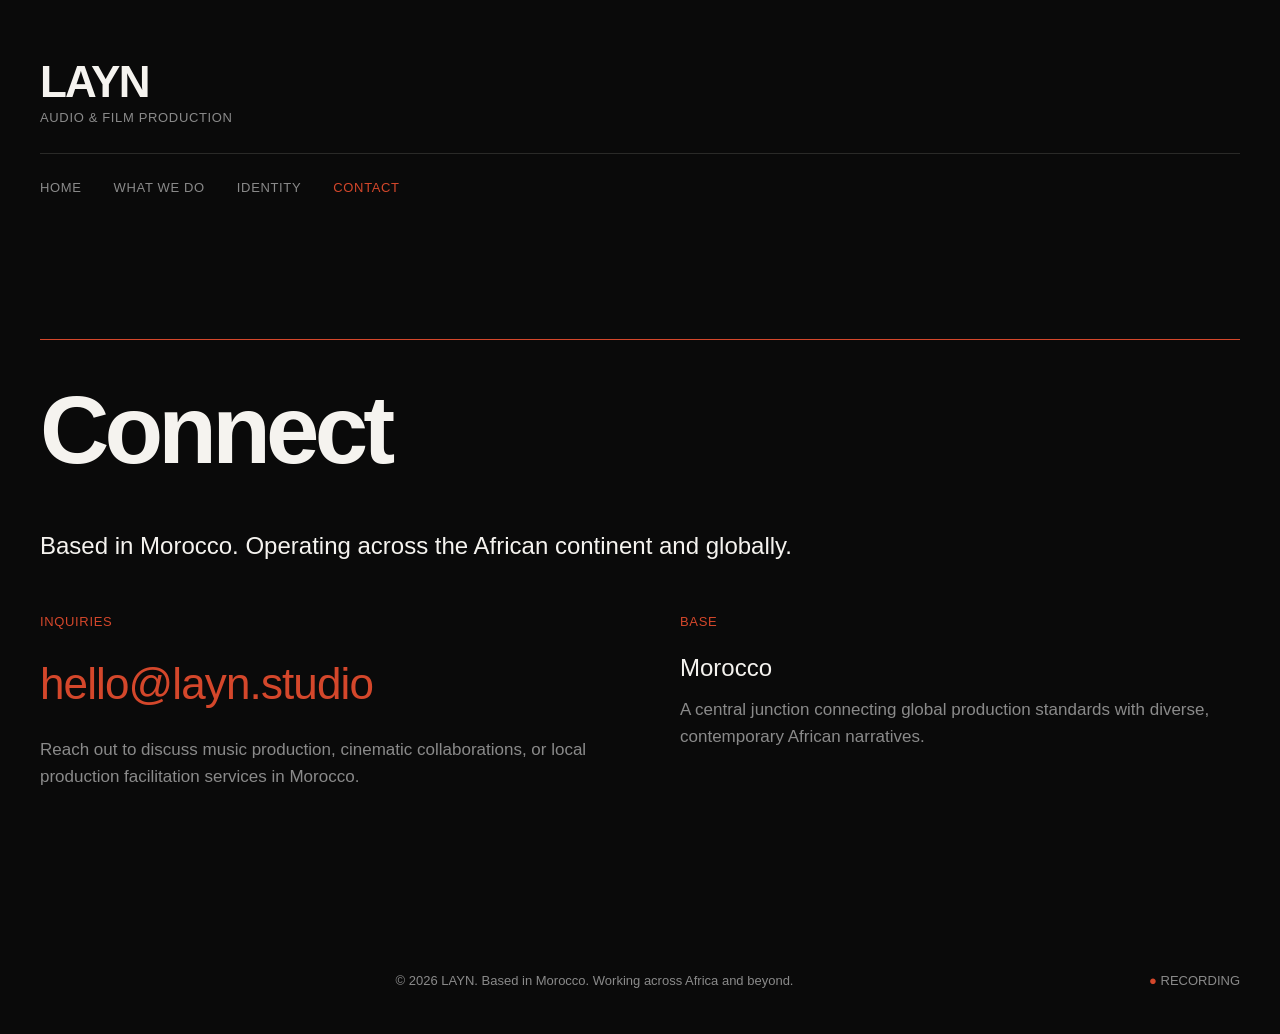
==== contact.html @ e0004c04 "Add files via upload" ====
<!DOCTYPE html>
<html lang="en">
    <meta charset="UTF-8">
    <meta name="viewport" content="width=device-width, initial-scale=1.0">
    <title>LAYN — Audio & Film Production</title>
    <style>
        :root {
            --black: #0A0A0A;
            --off-white: #F5F3EF;
            --gray: #8A8A8A;
            --hairline: #2A2A28;
            --accent: #D4472B;
        }
        * {
            box-sizing: border-box;
            margin: 0;
            padding: 0;
        }
        body {
            background-color: var(--black);
            color: var(--off-white);
            font-family: -apple-system, BlinkMacSystemFont, "Segoe UI", Roboto, Helvetica, Arial, sans-serif;
            font-size: 17px;
            line-height: 1.6;
            -webkit-font-smoothing: antialiased;
            padding: 0 40px;
        }
        header {
            padding: 60px 0 40px 0;
        }
        .brand-container {
            display: flex;
            flex-direction: column;
            gap: 4px;
        }
        .wordmark {
            font-size: 44px;
            font-weight: 700;
            letter-spacing: -0.04em;
            text-transform: uppercase;
            line-height: 1;
        }
        .tagline {
            font-size: 13px;
            color: var(--gray);
            text-transform: uppercase;
            letter-spacing: 0.05em;
        }
        .hairline-sep {
            height: 1px;
            background-color: var(--hairline);
            margin: 24px 0;
            width: 100%;
        }
        nav {
            display: flex;
            gap: 32px;
            margin-bottom: 60px;
        }
        nav a {
            color: var(--gray);
            text-decoration: none;
            font-size: 13px;
            text-transform: uppercase;
            letter-spacing: 0.05em;
            transition: color 0.2s ease;
        }
        nav a:hover, nav a.active {
            color: var(--accent);
        }
        main {
            max-width: 1200px;
            margin: 0 auto;
            min-height: calc(100vh - 350px);
        }
        footer {
            padding: 80px 0 40px 0;
            font-size: 13px;
            color: var(--gray);
            display: flex;
            justify-content: space-between;
            align-items: center;
        }
        .footer-line {
            height: 1px;
            background-color: var(--hairline);
            margin-bottom: 24px;
        }
        h1, h2, h3, h4 {
            font-weight: 600;
            letter-spacing: -0.02em;
        }
        .display-text {
            font-size: 96px;
            line-height: 1.05;
            font-weight: 700;
            letter-spacing: -0.05em;
            margin-bottom: 48px;
        }
        .lead-text {
            font-size: 24px;
            line-height: 1.5;
            color: var(--off-white);
            max-width: 800px;
            margin-bottom: 48px;
        }
        .grid-2 {
            display: grid;
            grid-template-columns: 1fr 1fr;
            gap: 80px;
            margin-bottom: 60px;
        }
        .grid-3 {
            display: grid;
            grid-template-columns: 1fr 1fr 1fr;
            gap: 40px;
            margin-bottom: 60px;
        }
        .section-label {
            font-size: 13px;
            text-transform: uppercase;
            letter-spacing: 0.05em;
            color: var(--accent);
            margin-bottom: 16px;
        }
        .pillar-card {
            border: 1px solid var(--hairline);
            padding: 32px;
            background-color: rgba(255,255,255,0.01);
        }
        .pillar-title {
            font-size: 24px;
            margin-bottom: 16px;
            text-transform: uppercase;
            letter-spacing: 0.02em;
        }
        .pillar-services {
            font-size: 15px;
            color: var(--gray);
        }
        table {
            width: 100%;
            border-collapse: collapse;
            margin: 32px 0;
        }
        th, td {
            text-align: left;
            padding: 16px;
            border-bottom: 1px solid var(--hairline);
        }
        th {
            font-size: 13px;
            text-transform: uppercase;
            letter-spacing: 0.05em;
            color: var(--gray);
        }
        td:first-child, th:first-child {
            font-weight: 600;
            width: 25%;
        }
        .avoid-box {
            border-left: 2px solid var(--accent);
            padding-left: 24px;
            margin: 24px 0;
        }
        .avoid-item {
            color: var(--gray);
            margin-bottom: 8px;
        }
        a.accent-link {
            color: var(--accent);
            text-decoration: none;
            border-bottom: 1px solid transparent;
            transition: border 0.2s ease;
        }
        a.accent-link:hover {
            border-bottom: 1px solid var(--accent);
        }
        
        /* Motion Signature Line Animation */
        .motion-line-container {
            width: 100%;
            height: 1px;
            background-color: transparent;
            overflow: hidden;
            margin: 40px 0;
        }
        .motion-line {
            width: 100%;
            height: 1px;
            background-color: var(--accent);
            transform: scaleX(0);
            transform-origin: left;
            animation: drawLine 1.2s cubic-bezier(0.25, 1, 0.5, 1) forwards;
        }
        .fade-in-content {
            opacity: 0;
            animation: fadeIn 1s ease-out 0.8s forwards;
        }
        @keyframes drawLine {
            to { transform: scaleX(1); }
        }
        @keyframes fadeIn {
            to { opacity: 1; }
        }

        @media (max-width: 768px) {
            body { padding: 0 20px; }
            .display-text { font-size: 48px; }
            .grid-2, .grid-3 { grid-template-columns: 1fr; gap: 40px; }
            nav { gap: 16px; }
        }
    </style>
</head>
<body>
    <header>
        <div class="brand-container">
            <div class="wordmark">LAYN</div>
            <div class="tagline">Audio & Film Production</div>
        </div>
        <div class="hairline-sep"></div>
        <nav>
            <a href="index.html" id="nav-home">Home</a>
            <a href="work.html" id="nav-work">What We Do</a>
            <a href="identity.html" id="nav-identity">Identity</a>
            <a href="contact.html" id="nav-contact">Contact</a>
        </nav>
    </header>

    <main>
        <div class="motion-line-container">
            <div class="motion-line"></div>
        </div>
        
        <div class="fade-in-content">
            <h1 class="display-text">Connect</h1>
            <p class="lead-text">Based in Morocco. Operating across the African continent and globally.</p>
            
            <div class="grid-2" style="margin-top: 48px;">
                <div>
                    <div class="section-label">Inquiries</div>
                    <h2 style="font-size: 44px; margin-bottom: 16px; font-weight: 500;">
                        <a href="mailto:hello@layn.studio" class="accent-link">hello@layn.studio</a>
                    </h2>
                    <p style="color: var(--gray);">
                        Reach out to discuss music production, cinematic collaborations, or local production facilitation services in Morocco.
                    </p>
                </div>
                <div>
                    <div class="section-label">Base</div>
                    <p style="color: var(--off-white); font-size: 24px; margin-bottom: 8px;">Morocco</p>
                    <p style="color: var(--gray);">
                        A central junction connecting global production standards with diverse, contemporary African narratives.
                    </p>
                </div>
            </div>
        </div>
    </main>
    <script>document.getElementById('nav-contact').classList.add('active');</script>
    <footer>
        <div class="footer-line"></div>
        <div>© 2026 LAYN. Based in Morocco. Working across Africa and beyond.</div>
        <div><span style="color: var(--accent);">●</span> RECORDING</div>
    </footer>
</body>
</html>
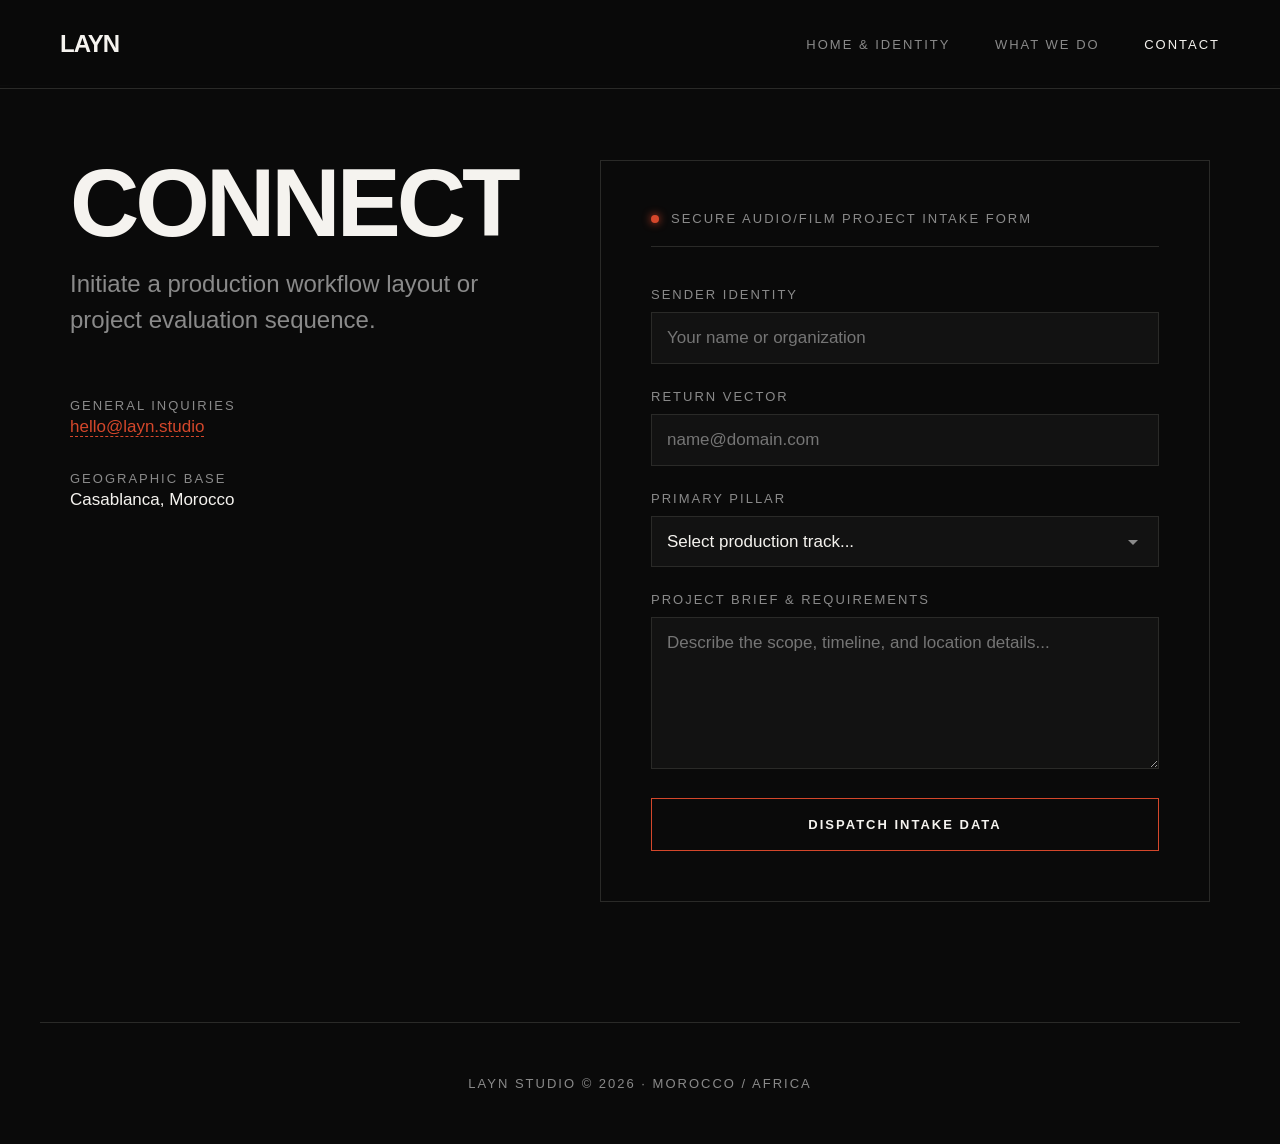
==== commit 73bb3535: "Add files via upload" ====
--- a/contact.html
+++ b/contact.html
@@ -1,266 +1,131 @@
 <!DOCTYPE html>
 <html lang="en">
+<head>
     <meta charset="UTF-8">
-    <meta name="viewport" content="width=device-width, initial-scale=1.0">
-    <title>LAYN — Audio & Film Production</title>
-    <style>
-        :root {
-            --black: #0A0A0A;
-            --off-white: #F5F3EF;
-            --gray: #8A8A8A;
-            --hairline: #2A2A28;
-            --accent: #D4472B;
-        }
-        * {
-            box-sizing: border-box;
-            margin: 0;
-            padding: 0;
-        }
-        body {
-            background-color: var(--black);
-            color: var(--off-white);
-            font-family: -apple-system, BlinkMacSystemFont, "Segoe UI", Roboto, Helvetica, Arial, sans-serif;
-            font-size: 17px;
-            line-height: 1.6;
-            -webkit-font-smoothing: antialiased;
-            padding: 0 40px;
-        }
-        header {
-            padding: 60px 0 40px 0;
-        }
-        .brand-container {
-            display: flex;
-            flex-direction: column;
-            gap: 4px;
-        }
-        .wordmark {
-            font-size: 44px;
-            font-weight: 700;
-            letter-spacing: -0.04em;
-            text-transform: uppercase;
-            line-height: 1;
-        }
-        .tagline {
-            font-size: 13px;
-            color: var(--gray);
-            text-transform: uppercase;
-            letter-spacing: 0.05em;
-        }
-        .hairline-sep {
-            height: 1px;
-            background-color: var(--hairline);
-            margin: 24px 0;
-            width: 100%;
-        }
-        nav {
-            display: flex;
-            gap: 32px;
-            margin-bottom: 60px;
-        }
-        nav a {
-            color: var(--gray);
-            text-decoration: none;
-            font-size: 13px;
-            text-transform: uppercase;
-            letter-spacing: 0.05em;
-            transition: color 0.2s ease;
-        }
-        nav a:hover, nav a.active {
-            color: var(--accent);
-        }
-        main {
-            max-width: 1200px;
-            margin: 0 auto;
-            min-height: calc(100vh - 350px);
-        }
-        footer {
-            padding: 80px 0 40px 0;
-            font-size: 13px;
-            color: var(--gray);
-            display: flex;
-            justify-content: space-between;
-            align-items: center;
-        }
-        .footer-line {
-            height: 1px;
-            background-color: var(--hairline);
-            margin-bottom: 24px;
-        }
-        h1, h2, h3, h4 {
-            font-weight: 600;
-            letter-spacing: -0.02em;
-        }
-        .display-text {
-            font-size: 96px;
-            line-height: 1.05;
-            font-weight: 700;
-            letter-spacing: -0.05em;
-            margin-bottom: 48px;
-        }
-        .lead-text {
-            font-size: 24px;
-            line-height: 1.5;
-            color: var(--off-white);
-            max-width: 800px;
-            margin-bottom: 48px;
-        }
-        .grid-2 {
-            display: grid;
-            grid-template-columns: 1fr 1fr;
-            gap: 80px;
-            margin-bottom: 60px;
-        }
-        .grid-3 {
-            display: grid;
-            grid-template-columns: 1fr 1fr 1fr;
-            gap: 40px;
-            margin-bottom: 60px;
-        }
-        .section-label {
-            font-size: 13px;
-            text-transform: uppercase;
-            letter-spacing: 0.05em;
-            color: var(--accent);
-            margin-bottom: 16px;
-        }
-        .pillar-card {
-            border: 1px solid var(--hairline);
-            padding: 32px;
-            background-color: rgba(255,255,255,0.01);
-        }
-        .pillar-title {
-            font-size: 24px;
-            margin-bottom: 16px;
-            text-transform: uppercase;
-            letter-spacing: 0.02em;
-        }
-        .pillar-services {
-            font-size: 15px;
-            color: var(--gray);
-        }
-        table {
-            width: 100%;
-            border-collapse: collapse;
-            margin: 32px 0;
-        }
-        th, td {
-            text-align: left;
-            padding: 16px;
-            border-bottom: 1px solid var(--hairline);
-        }
-        th {
-            font-size: 13px;
-            text-transform: uppercase;
-            letter-spacing: 0.05em;
-            color: var(--gray);
-        }
-        td:first-child, th:first-child {
-            font-weight: 600;
-            width: 25%;
-        }
-        .avoid-box {
-            border-left: 2px solid var(--accent);
-            padding-left: 24px;
-            margin: 24px 0;
-        }
-        .avoid-item {
-            color: var(--gray);
-            margin-bottom: 8px;
-        }
-        a.accent-link {
-            color: var(--accent);
-            text-decoration: none;
-            border-bottom: 1px solid transparent;
-            transition: border 0.2s ease;
-        }
-        a.accent-link:hover {
-            border-bottom: 1px solid var(--accent);
-        }
-        
-        /* Motion Signature Line Animation */
-        .motion-line-container {
-            width: 100%;
-            height: 1px;
-            background-color: transparent;
-            overflow: hidden;
-            margin: 40px 0;
-        }
-        .motion-line {
-            width: 100%;
-            height: 1px;
-            background-color: var(--accent);
-            transform: scaleX(0);
-            transform-origin: left;
-            animation: drawLine 1.2s cubic-bezier(0.25, 1, 0.5, 1) forwards;
-        }
-        .fade-in-content {
-            opacity: 0;
-            animation: fadeIn 1s ease-out 0.8s forwards;
-        }
-        @keyframes drawLine {
-            to { transform: scaleX(1); }
-        }
-        @keyframes fadeIn {
-            to { opacity: 1; }
-        }
-
-        @media (max-width: 768px) {
-            body { padding: 0 20px; }
-            .display-text { font-size: 48px; }
-            .grid-2, .grid-3 { grid-template-columns: 1fr; gap: 40px; }
-            nav { gap: 16px; }
-        }
-    </style>
+    <meta name="viewport" content="width=1200, initial-scale=1.0">
+    <title>Contact · LAYN</title>
+    <link rel="stylesheet" href="style.css">
 </head>
 <body>
-    <header>
-        <div class="brand-container">
-            <div class="wordmark">LAYN</div>
-            <div class="tagline">Audio & Film Production</div>
-        </div>
-        <div class="hairline-sep"></div>
-        <nav>
-            <a href="index.html" id="nav-home">Home</a>
-            <a href="work.html" id="nav-work">What We Do</a>
-            <a href="identity.html" id="nav-identity">Identity</a>
-            <a href="contact.html" id="nav-contact">Contact</a>
+    <header class="navbar">
+        <a href="index.html" class="nav-logo">LAYN</a>
+        <nav class="nav-links">
+            <a href="index.html">Home & Identity</a>
+            <a href="work.html">What We Do</a>
+            <a href="contact.html" class="active">Contact</a>
         </nav>
     </header>
 
-    <main>
-        <div class="motion-line-container">
-            <div class="motion-line"></div>
-        </div>
-        
-        <div class="fade-in-content">
-            <h1 class="display-text">Connect</h1>
-            <p class="lead-text">Based in Morocco. Operating across the African continent and globally.</p>
-            
-            <div class="grid-2" style="margin-top: 48px;">
-                <div>
-                    <div class="section-label">Inquiries</div>
-                    <h2 style="font-size: 44px; margin-bottom: 16px; font-weight: 500;">
-                        <a href="mailto:hello@layn.studio" class="accent-link">hello@layn.studio</a>
-                    </h2>
-                    <p style="color: var(--gray);">
-                        Reach out to discuss music production, cinematic collaborations, or local production facilitation services in Morocco.
-                    </p>
-                </div>
-                <div>
-                    <div class="section-label">Base</div>
-                    <p style="color: var(--off-white); font-size: 24px; margin-bottom: 8px;">Morocco</p>
-                    <p style="color: var(--gray);">
-                        A central junction connecting global production standards with diverse, contemporary African narratives.
-                    </p>
+    <div class="motion-line"></div>
+
+    <main class="content-fade-up">
+        <section class="contact-layout">
+            <!-- LEFT PANEL: INFORMATION -->
+            <div class="contact-info">
+                <h1 class="display-title" style="margin-bottom: 20px;">Connect</h1>
+                <p class="lead-text" style="color: var(--gray);">Initiate a production workflow layout or project evaluation sequence.</p>
+                
+                <div class="info-blocks" style="margin-top: 60px;">
+                    <div class="info-item">
+                        <span class="label-text">General Inquiries</span>
+                        <p class="body-text"><a href="mailto:hello@layn.studio" class="accent-link">hello@layn.studio</a></p>
+                    </div>
+                    <div class="info-item" style="margin-top: 30px;">
+                        <span class="label-text">Geographic Base</span>
+                        <p class="body-text">Casablanca, Morocco</p>
+                    </div>
                 </div>
             </div>
-        </div>
+
+            <!-- RIGHT PANEL: INTERACTIVE MAIL INTERFACE -->
+            <div class="contact-form-container">
+                <div class="form-header-row">
+                    <span class="form-status-dot"></span>
+                    <span class="label-text" style="letter-spacing: 2px;">SECURE AUDIO/FILM PROJECT INTAKE FORM</span>
+                </div>
+                
+                <form id="interactiveMailForm" onsubmit="handleFormSubmission(event)">
+                    <div class="form-group">
+                        <label class="label-text" for="clientName">Sender Identity</label>
+                        <input type="text" id="clientName" placeholder="Your name or organization" required autocomplete="off">
+                    </div>
+                    
+                    <div class="form-group">
+                        <label class="label-text" for="clientEmail">Return Vector</label>
+                        <input type="email" id="clientEmail" placeholder="name@domain.com" required autocomplete="off">
+                    </div>
+
+                    <div class="form-group">
+                        <label class="label-text" for="projectPillar">Primary Pillar</label>
+                        <select id="projectPillar" required>
+                            <option value="" disabled selected>Select production track...</option>
+                            <option value="Audio Synthesis">Audio (Music, Design, Mixing)</option>
+                            <option value="Film Production">Film (Videos, Documentary, Post)</option>
+                            <option value="Production Logistics">Production Management / Direction Team</option>
+                            <option value="Podcast Engineering">Podcast Capture & Mastering</option>
+                        </select>
+                    </div>
+
+                    <div class="form-group">
+                        <label class="label-text" for="projectBrief">Project Brief & Requirements</label>
+                        <textarea id="projectBrief" rows="6" placeholder="Describe the scope, timeline, and location details..." required></textarea>
+                    </div>
+
+                    <button type="submit" class="submit-btn" id="submitBtn">
+                        <span id="btnText">DISPATCH INTAKE DATA</span>
+                    </button>
+                </form>
+
+                <div id="formFeedback" class="feedback-panel">
+                    <p class="body-text" id="feedbackMessage"></p>
+                </div>
+            </div>
+        </section>
     </main>
-    <script>document.getElementById('nav-contact').classList.add('active');</script>
-    <footer>
-        <div class="footer-line"></div>
-        <div>© 2026 LAYN. Based in Morocco. Working across Africa and beyond.</div>
-        <div><span style="color: var(--accent);">●</span> RECORDING</div>
+
+    <footer class="footer">
+        <p class="label-text">LAYN Studio © 2026 · Morocco / Africa</p>
     </footer>
+
+    <script>
+        function handleFormSubmission(event) {
+            event.preventDefault();
+            
+            const btn = document.getElementById('submitBtn');
+            const btnText = document.getElementById('btnText');
+            const feedback = document.getElementById('formFeedback');
+            const feedbackMsg = document.getElementById('feedbackMessage');
+            
+            // Collect Form Values for Mail Client Hand-off
+            const name = document.getElementById('clientName').value;
+            const email = document.getElementById('clientEmail').value;
+            const pillar = document.getElementById('projectPillar').value;
+            const brief = document.getElementById('projectBrief').value;
+
+            // Trigger UI Visual State Changes
+            btn.disabled = true;
+            btnText.innerText = "TRANSMITTING DATA...";
+            btn.style.borderColor = "var(--gray)";
+            
+            setTimeout(() => {
+                // Construct mailto syntax with collected data elements
+                const emailSubject = encodeURIComponent(`[LAYN Project Intake] - ${pillar}`);
+                const emailBody = encodeURIComponent(`Sender Identity: ${name}\nReturn Vector: ${email}\nPrimary Pillar: ${pillar}\n\nProject Brief:\n${brief}`);
+                
+                // Exposing client to native system fallback mail routers
+                window.location.href = `mailto:hello@layn.studio?subject=${emailSubject}&body=${emailBody}`;
+                
+                // Show Interactive Confirmation Interface Panel
+                feedback.style.display = "block";
+                feedbackMsg.innerHTML = "Intake framework processed successfully. Your native system electronic mail client has been summoned to forward this transmission payload to <span style='color:var(--accent);'>hello@layn.studio</span>.";
+                
+                // Restore form control parameters
+                btn.disabled = false;
+                btnText.innerText = "DISPATCH INTAKE DATA";
+                btn.style.borderColor = "var(--accent)";
+                document.getElementById('interactiveMailForm').reset();
+            }, 800);
+        }
+    </script>
 </body>
 </html>
--- a/style.css
+++ b/style.css
@@ -0,0 +1,400 @@
+/* ROOT SYSTEM TOKENS SETUP */
+:root {
+    --black: #0A0A0A;
+    --off-white: #F5F3EF;
+    --gray: #8A8A8A;
+    --hairline: #2A2A28;
+    --accent: #D4472B;
+    
+    /* SYSTEM TYPOGRAPHY HIERARCHY ACCORDING TO SPEC */
+    --font-stack: 'Helvetica Neue', Helvetica, Arial, sans-serif;
+    --sz-display: 96px;
+    --sz-heading: 44px;
+    --sz-lead: 24px;
+    --sz-body: 17px;
+    --sz-label: 13px;
+}
+
+/* FORCED PC / MONITOR RESOLUTION CONTAINER CONSTRAINTS */
+html, body {
+    margin: 0;
+    padding: 0;
+    background-color: var(--black);
+    color: var(--off-white);
+    font-family: var(--font-stack);
+    -webkit-font-smoothing: antialiased;
+    overflow-x: auto;
+    /* Enforcing consistent layout scaling baseline for PC monitors */
+    min-width: 1200px; 
+}
+
+/* CORE WIREFRAME HOUSING CONTENT CORES */
+main {
+    max-width: 1140px;
+    margin: 0 auto;
+    padding: 120px 30px;
+}
+
+/* NAVIGATION HEADER STRIP BAR */
+.navbar {
+    position: fixed;
+    top: 0;
+    left: 0;
+    width: 100%;
+    box-sizing: border-box;
+    padding: 30px 60px;
+    display: flex;
+    justify-content: space-between;
+    align-items: center;
+    border-bottom: 1px solid var(--hairline);
+    background-color: rgba(10, 10, 10, 0.85);
+    backdrop-filter: blur(10px);
+    z-index: 1000;
+    min-width: 1200px;
+}
+
+.nav-logo {
+    font-size: var(--sz-lead);
+    font-weight: 700;
+    text-transform: uppercase;
+    letter-spacing: -1px;
+    color: var(--off-white);
+    text-decoration: none;
+}
+
+.nav-links a {
+    font-size: var(--sz-label);
+    text-transform: uppercase;
+    letter-spacing: 2px;
+    color: var(--gray);
+    text-decoration: none;
+    margin-left: 40px;
+    transition: color 0.25s cubic-bezier(0.16, 1, 0.3, 1);
+}
+
+.nav-links a:hover, .nav-links a.active {
+    color: var(--off-white);
+}
+
+/* MOTION SIGNATURE INTRO ANIMATION METRICS */
+.motion-line {
+    position: fixed;
+    top: 85px;
+    left: 0;
+    height: 1px;
+    background-color: var(--accent);
+    width: 0%;
+    z-index: 999;
+    animation: signatureLineDraw 1.2s cubic-bezier(0.76, 0, 0.24, 1) forwards;
+}
+
+.content-fade-up {
+    opacity: 0;
+    transform: translateY(20px);
+    animation: contentEntranceFadeUp 0.8s cubic-bezier(0.16, 1, 0.3, 1) 0.6s forwards;
+}
+
+@keyframes signatureLineDraw {
+    0% { width: 0%; left: 0; }
+    50% { width: 100%; left: 0; }
+    100% { width: 100%; left: 0; background-color: var(--hairline); }
+}
+
+@keyframes contentEntranceFadeUp {
+    0% { opacity: 0; transform: translateY(20px); }
+    100% { opacity: 1; transform: translateY(0); }
+}
+
+/* SECTION STRUCTURE ELEMENTS */
+.hero-section {
+    padding: 60px 0 100px 0;
+    border-bottom: 1px solid var(--hairline);
+}
+
+.display-title {
+    font-size: var(--sz-display);
+    font-weight: 700;
+    text-transform: uppercase;
+    letter-spacing: -4px;
+    margin: 0 0 30px 0;
+    line-height: 0.9;
+}
+
+.lead-text {
+    font-size: var(--sz-lead);
+    line-height: 1.5;
+    color: var(--off-white);
+    max-width: 800px;
+    margin: 0;
+}
+
+/* COLUMN COMPONENT ARRAYS */
+.grid-section {
+    display: grid;
+    grid-template-columns: repeat(2, 1fr);
+    gap: 80px;
+    padding: 80px 0;
+    border-bottom: 1px solid var(--hairline);
+}
+
+.section-title {
+    font-size: var(--sz-heading);
+    font-weight: 700;
+    letter-spacing: -1.5px;
+    margin: 0 0 25px 0;
+    text-transform: uppercase;
+}
+
+.body-text {
+    font-size: var(--sz-body);
+    line-height: 1.6;
+    color: var(--off-white);
+    margin: 0;
+}
+
+.label-text {
+    font-size: var(--sz-label);
+    text-transform: uppercase;
+    letter-spacing: 2px;
+    color: var(--gray);
+    display: block;
+}
+
+/* INTEGRATED L.A.Y.N CONCEALED SPECS ACCORDING TO SPECIFICATION */
+.identity-section {
+    padding: 80px 0;
+}
+
+.layn-concept-block {
+    background-color: rgba(42, 42, 40, 0.2);
+    border: 1px solid var(--hairline);
+    padding: 50px;
+    margin-top: 40px;
+}
+
+.concept-header {
+    font-size: var(--sz-lead);
+    text-transform: uppercase;
+    letter-spacing: 1px;
+    margin: 0 0 20px 0;
+    border-left: 2px solid var(--accent);
+    padding-left: 15px;
+}
+
+.layn-grid {
+    display: grid;
+    grid-template-columns: repeat(4, 1fr);
+    gap: 25px;
+    margin-top: 40px;
+}
+
+.layn-card {
+    border-top: 1px solid var(--hairline);
+    padding-top: 20px;
+}
+
+.layn-letter {
+    font-size: var(--sz-heading);
+    font-weight: 700;
+    color: var(--accent);
+    display: block;
+    margin-bottom: 5px;
+}
+
+.layn-label {
+    font-size: var(--sz-label);
+    text-transform: uppercase;
+    letter-spacing: 1px;
+    color: var(--off-white);
+    display: block;
+    margin-bottom: 15px;
+    font-weight: bold;
+}
+
+.layn-desc {
+    font-size: 14px;
+    line-height: 1.5;
+    color: var(--gray);
+    margin: 0;
+}
+
+/* COLOR MATRIX LAYOUT TOKENS VISUALIZER */
+.swatch-container {
+    display: grid;
+    grid-template-columns: repeat(5, 1fr);
+    gap: 15px;
+    margin-top: 30px;
+}
+
+.swatch {
+    padding: 25px 20px;
+    display: flex;
+    flex-direction: column;
+    justify-content: space-between;
+    height: 100px;
+}
+
+.swatch-name {
+    font-size: 14px;
+    font-weight: bold;
+    text-transform: uppercase;
+}
+
+.swatch-use {
+    font-size: var(--sz-label);
+    opacity: 0.8;
+}
+
+/* FOUR OPERATIONAL PILLARS SYSTEM PACKS */
+.pillars-grid {
+    display: grid;
+    grid-template-columns: repeat(2, 1fr);
+    gap: 40px;
+    padding: 60px 0;
+    border-bottom: 1px solid var(--hairline);
+}
+
+.pillar-card {
+    border: 1px solid var(--hairline);
+    padding: 40px;
+    background-color: rgba(42, 42, 40, 0.1);
+    transition: border-color 0.3s ease;
+}
+
+.pillar-card:hover {
+    border-color: var(--gray);
+}
+
+.pillar-header {
+    display: flex;
+    align-items: baseline;
+    margin-bottom: 20px;
+    border-bottom: 1px solid var(--hairline);
+    padding-bottom: 15px;
+}
+
+.pillar-header .heading-text {
+    font-size: var(--sz-lead);
+    margin: 0;
+    text-transform: uppercase;
+    font-weight: 700;
+    margin-left: 10px;
+}
+
+.partner-section {
+    padding: 80px 0 40px 0;
+}
+
+/* CONTACT INTERACTIVE INTERFACE WORKBENCH */
+.contact-layout {
+    display: grid;
+    grid-template-columns: 450px 1fr;
+    gap: 80px;
+    padding-top: 40px;
+}
+
+.accent-link {
+    color: var(--accent);
+    text-decoration: none;
+    border-bottom: 1px dashed var(--accent);
+    transition: color 0.2s ease, border-color 0.2s ease;
+}
+
+.accent-link:hover {
+    color: var(--off-white);
+    border-bottom-color: var(--off-white);
+}
+
+.contact-form-container {
+    border: 1px solid var(--hairline);
+    background-color: rgba(10, 10, 10, 0.5);
+    padding: 50px;
+}
+
+.form-header-row {
+    display: flex;
+    align-items: center;
+    margin-bottom: 40px;
+    border-bottom: 1px solid var(--hairline);
+    padding-bottom: 20px;
+}
+
+.form-status-dot {
+    width: 8px;
+    height: 8px;
+    background-color: var(--accent);
+    border-radius: 50%;
+    margin-right: 12px;
+    display: inline-block;
+    box-shadow: 0 0 8px var(--accent);
+}
+
+.form-group {
+    margin-bottom: 25px;
+}
+
+.form-group label {
+    margin-bottom: 10px;
+}
+
+.form-group input, .form-group select, .form-group textarea {
+    width: 100%;
+    box-sizing: border-box;
+    background-color: #121212;
+    border: 1px solid var(--hairline);
+    color: var(--off-white);
+    padding: 15px;
+    font-family: var(--font-stack);
+    font-size: var(--sz-body);
+    transition: border-color 0.2s ease, outline 0.2s ease;
+}
+
+.form-group input:focus, .form-group select:focus, .form-group textarea:focus {
+    outline: none;
+    border-color: var(--gray);
+}
+
+.form-group select {
+    appearance: none;
+    -webkit-appearance: none;
+    background-image: url("data:image/svg+xml;utf8,<svg xmlns='http://www.w3.org/2000/svg' width='10' height='10' viewBox='0 0 10 10'><polygon points='0,3 10,3 5,8' fill='%238A8A8A'/></svg>");
+    background-repeat: no-repeat;
+    background-position: right 20px center;
+}
+
+.submit-btn {
+    background-color: transparent;
+    border: 1px solid var(--accent);
+    color: var(--off-white);
+    width: 100%;
+    padding: 18px;
+    font-family: var(--font-stack);
+    font-size: var(--sz-label);
+    letter-spacing: 2px;
+    text-transform: uppercase;
+    cursor: pointer;
+    font-weight: bold;
+    transition: background-color 0.2s ease, color 0.2s ease;
+}
+
+.submit-btn:hover {
+    background-color: var(--accent);
+    color: var(--off-white);
+}
+
+.feedback-panel {
+    margin-top: 30px;
+    padding: 20px;
+    border-left: 2px solid var(--accent);
+    background-color: rgba(212, 71, 43, 0.05);
+    display: none;
+}
+
+/* FOOTER MARGINS LOCKS */
+.footer {
+    border-top: 1px solid var(--hairline);
+    max-width: 1140px;
+    margin: 0 auto;
+    padding: 40px 30px;
+    text-align: center;
+}
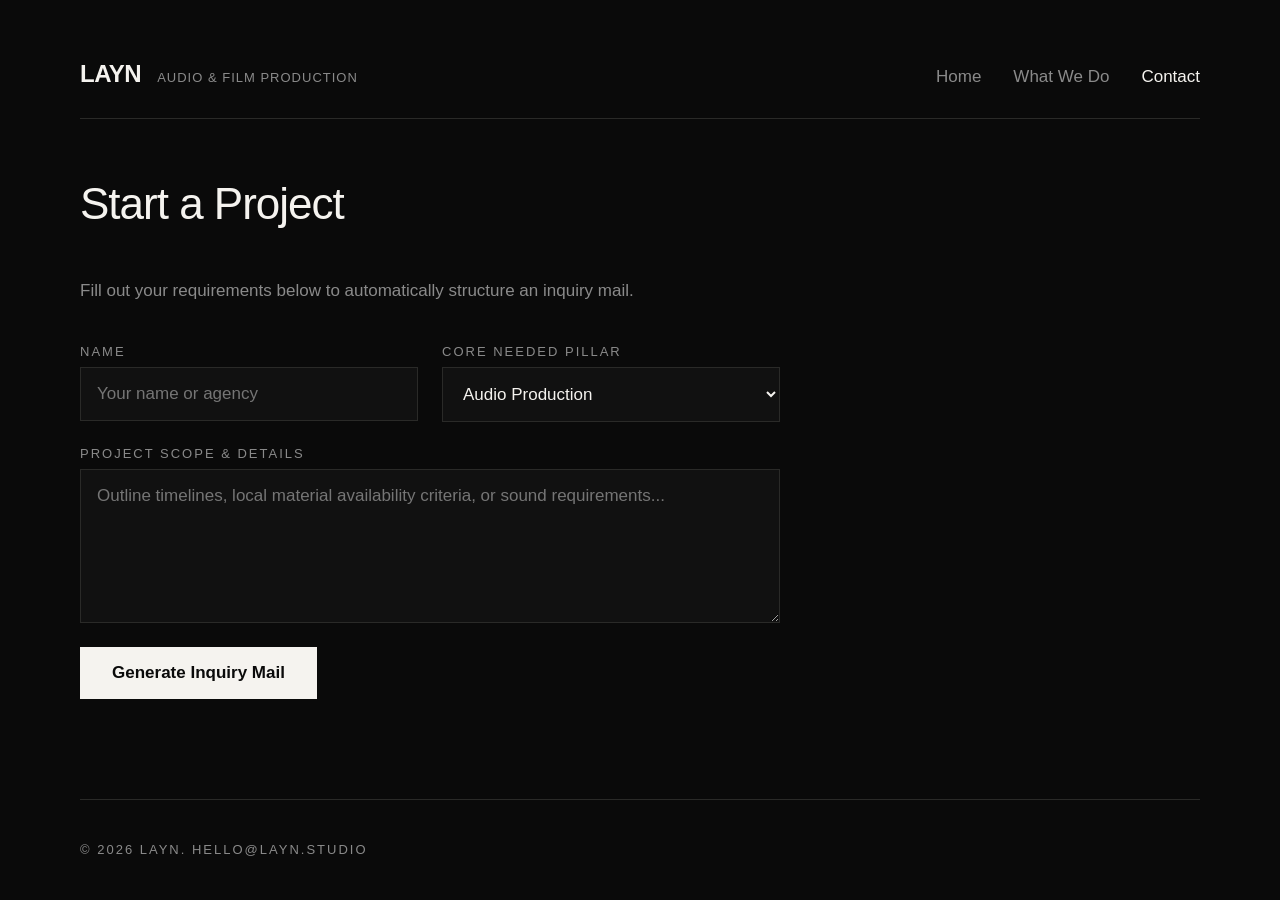
==== commit d288c278: "Add files via upload" ====
--- a/contact.html
+++ b/contact.html
@@ -2,130 +2,72 @@
 <html lang="en">
 <head>
     <meta charset="UTF-8">
-    <meta name="viewport" content="width=1200, initial-scale=1.0">
-    <title>Contact · LAYN</title>
+    <title>Contact — LAYN</title>
     <link rel="stylesheet" href="style.css">
 </head>
 <body>
-    <header class="navbar">
-        <a href="index.html" class="nav-logo">LAYN</a>
-        <nav class="nav-links">
-            <a href="index.html">Home & Identity</a>
-            <a href="work.html">What We Do</a>
-            <a href="contact.html" class="active">Contact</a>
-        </nav>
-    </header>
+    <div class="pc-container">
+        <header>
+            <div class="logo-group">
+                <a href="index.html" class="logo">LAYN</a>
+                <span class="tagline">Audio & Film Production</span>
+            </div>
+            <nav>
+                <a href="index.html">Home</a>
+                <a href="work.html">What We Do</a>
+                <a href="contact.html" class="active">Contact</a>
+            </nav>
+        </header>
 
-    <div class="motion-line"></div>
+        <hr class="hairline">
 
-    <main class="content-fade-up">
-        <section class="contact-layout">
-            <!-- LEFT PANEL: INFORMATION -->
-            <div class="contact-info">
-                <h1 class="display-title" style="margin-bottom: 20px;">Connect</h1>
-                <p class="lead-text" style="color: var(--gray);">Initiate a production workflow layout or project evaluation sequence.</p>
-                
-                <div class="info-blocks" style="margin-top: 60px;">
-                    <div class="info-item">
-                        <span class="label-text">General Inquiries</span>
-                        <p class="body-text"><a href="mailto:hello@layn.studio" class="accent-link">hello@layn.studio</a></p>
+        <main class="contact-section">
+            <h1 class="heading-text">Start a Project</h1>
+            <p class="body-text" style="color: #8A8A8A; margin-bottom: 40px;">Fill out your requirements below to automatically structure an inquiry mail.</p>
+            
+            <form id="contactForm" class="interactive-form">
+                <div class="form-row">
+                    <div class="form-group">
+                        <label class="label-text">Name</label>
+                        <input type="text" id="name" required placeholder="Your name or agency">
                     </div>
-                    <div class="info-item" style="margin-top: 30px;">
-                        <span class="label-text">Geographic Base</span>
-                        <p class="body-text">Casablanca, Morocco</p>
+                    <div class="form-group">
+                        <label class="label-text">Core Needed Pillar</label>
+                        <select id="service_type">
+                            <option value="Audio Production">Audio Production</option>
+                            <option value="Film Production">Film Production</option>
+                            <option value="Direction Team / Production Logistics">Production Logistics & Direction Team</option>
+                            <option value="Podcast Architecture">Podcast Production</option>
+                        </select>
                     </div>
                 </div>
-            </div>
 
-            <!-- RIGHT PANEL: INTERACTIVE MAIL INTERFACE -->
-            <div class="contact-form-container">
-                <div class="form-header-row">
-                    <span class="form-status-dot"></span>
-                    <span class="label-text" style="letter-spacing: 2px;">SECURE AUDIO/FILM PROJECT INTAKE FORM</span>
+                <div class="form-group">
+                    <label class="label-text">Project Scope & Details</label>
+                    <textarea id="message" rows="6" required placeholder="Outline timelines, local material availability criteria, or sound requirements..."></textarea>
                 </div>
-                
-                <form id="interactiveMailForm" onsubmit="handleFormSubmission(event)">
-                    <div class="form-group">
-                        <label class="label-text" for="clientName">Sender Identity</label>
-                        <input type="text" id="clientName" placeholder="Your name or organization" required autocomplete="off">
-                    </div>
-                    
-                    <div class="form-group">
-                        <label class="label-text" for="clientEmail">Return Vector</label>
-                        <input type="email" id="clientEmail" placeholder="name@domain.com" required autocomplete="off">
-                    </div>
 
-                    <div class="form-group">
-                        <label class="label-text" for="projectPillar">Primary Pillar</label>
-                        <select id="projectPillar" required>
-                            <option value="" disabled selected>Select production track...</option>
-                            <option value="Audio Synthesis">Audio (Music, Design, Mixing)</option>
-                            <option value="Film Production">Film (Videos, Documentary, Post)</option>
-                            <option value="Production Logistics">Production Management / Direction Team</option>
-                            <option value="Podcast Engineering">Podcast Capture & Mastering</option>
-                        </select>
-                    </div>
+                <button type="submit" class="submit-btn">Generate Inquiry Mail</button>
+            </form>
+        </main>
 
-                    <div class="form-group">
-                        <label class="label-text" for="projectBrief">Project Brief & Requirements</label>
-                        <textarea id="projectBrief" rows="6" placeholder="Describe the scope, timeline, and location details..." required></textarea>
-                    </div>
-
-                    <button type="submit" class="submit-btn" id="submitBtn">
-                        <span id="btnText">DISPATCH INTAKE DATA</span>
-                    </button>
-                </form>
-
-                <div id="formFeedback" class="feedback-panel">
-                    <p class="body-text" id="feedbackMessage"></p>
-                </div>
-            </div>
-        </section>
-    </main>
-
-    <footer class="footer">
-        <p class="label-text">LAYN Studio © 2026 · Morocco / Africa</p>
-    </footer>
+        <footer>
+            <span class="label-text">© 2026 LAYN. hello@layn.studio</span>
+        </footer>
+    </div>
 
     <script>
-        function handleFormSubmission(event) {
-            event.preventDefault();
+        document.getElementById('contactForm').addEventListener('submit', function(e) {
+            e.preventDefault();
+            const name = document.getElementById('name').value;
+            const service = document.getElementById('service_type').value;
+            const msg = document.getElementById('message').value;
             
-            const btn = document.getElementById('submitBtn');
-            const btnText = document.getElementById('btnText');
-            const feedback = document.getElementById('formFeedback');
-            const feedbackMsg = document.getElementById('feedbackMessage');
+            const emailSubject = encodeURIComponent(`Project Inquiry - ${service}`);
+            const emailBody = encodeURIComponent(`Hi LAYN,\n\nName/Agency: ${name}\nService Required: ${service}\n\nProject Details:\n${msg}`);
             
-            // Collect Form Values for Mail Client Hand-off
-            const name = document.getElementById('clientName').value;
-            const email = document.getElementById('clientEmail').value;
-            const pillar = document.getElementById('projectPillar').value;
-            const brief = document.getElementById('projectBrief').value;
-
-            // Trigger UI Visual State Changes
-            btn.disabled = true;
-            btnText.innerText = "TRANSMITTING DATA...";
-            btn.style.borderColor = "var(--gray)";
-            
-            setTimeout(() => {
-                // Construct mailto syntax with collected data elements
-                const emailSubject = encodeURIComponent(`[LAYN Project Intake] - ${pillar}`);
-                const emailBody = encodeURIComponent(`Sender Identity: ${name}\nReturn Vector: ${email}\nPrimary Pillar: ${pillar}\n\nProject Brief:\n${brief}`);
-                
-                // Exposing client to native system fallback mail routers
-                window.location.href = `mailto:hello@layn.studio?subject=${emailSubject}&body=${emailBody}`;
-                
-                // Show Interactive Confirmation Interface Panel
-                feedback.style.display = "block";
-                feedbackMsg.innerHTML = "Intake framework processed successfully. Your native system electronic mail client has been summoned to forward this transmission payload to <span style='color:var(--accent);'>hello@layn.studio</span>.";
-                
-                // Restore form control parameters
-                btn.disabled = false;
-                btnText.innerText = "DISPATCH INTAKE DATA";
-                btn.style.borderColor = "var(--accent)";
-                document.getElementById('interactiveMailForm').reset();
-            }, 800);
-        }
+            window.location.href = `mailto:hello@layn.studio?subject=${emailSubject}&body=${emailBody}`;
+        });
     </script>
 </body>
 </html>
--- a/style.css
+++ b/style.css
@@ -1,400 +1,300 @@
-/* ROOT SYSTEM TOKENS SETUP */
-:root {
-    --black: #0A0A0A;
-    --off-white: #F5F3EF;
-    --gray: #8A8A8A;
-    --hairline: #2A2A28;
-    --accent: #D4472B;
-    
-    /* SYSTEM TYPOGRAPHY HIERARCHY ACCORDING TO SPEC */
-    --font-stack: 'Helvetica Neue', Helvetica, Arial, sans-serif;
-    --sz-display: 96px;
-    --sz-heading: 44px;
-    --sz-lead: 24px;
-    --sz-body: 17px;
-    --sz-label: 13px;
-}
-
-/* FORCED PC / MONITOR RESOLUTION CONTAINER CONSTRAINTS */
-html, body {
+/* LAYN Design System Tokens */
+* {
+    box-sizing: border-box;
     margin: 0;
     padding: 0;
-    background-color: var(--black);
-    color: var(--off-white);
-    font-family: var(--font-stack);
+}
+
+body {
+    background-color: #0A0A0A;
+    color: #F5F3EF;
+    font-family: -apple-system, BlinkMacSystemFont, "Segoe UI", Roboto, Helvetica, Arial, sans-serif;
     -webkit-font-smoothing: antialiased;
-    overflow-x: auto;
-    /* Enforcing consistent layout scaling baseline for PC monitors */
-    min-width: 1200px; 
-}
-
-/* CORE WIREFRAME HOUSING CONTENT CORES */
+    overflow-x: hidden;
+}
+
+/* Hard Lock for PC Viewing Only (No Mobile Resizing) */
+.pc-container {
+    width: 1200px;
+    margin: 0 auto;
+    padding: 0 40px;
+    position: relative;
+}
+
+/* Global Elements */
+header {
+    display: flex;
+    justify-content: space-between;
+    align-items: baseline;
+    padding: 60px 0 30px 0;
+}
+
+.logo-group {
+    display: flex;
+    align-items: baseline;
+    gap: 16px;
+}
+
+.logo {
+    font-size: 24px;
+    font-weight: 800;
+    letter-spacing: -0.5px;
+    text-transform: uppercase;
+    text-decoration: none;
+    color: #F5F3EF;
+}
+
+.tagline {
+    font-size: 13px;
+    color: #8A8A8A;
+    text-transform: uppercase;
+    letter-spacing: 1px;
+}
+
+nav {
+    display: flex;
+    gap: 32px;
+}
+
+nav a {
+    font-size: 17px;
+    text-decoration: none;
+    color: #8A8A8A;
+    transition: color 0.2s ease;
+}
+
+nav a:hover, nav a.active {
+    color: #F5F3EF;
+}
+
+.hairline {
+    border: none;
+    height: 1px;
+    background-color: #2A2A28;
+    width: 100%;
+    margin-bottom: 60px;
+    transform-origin: left;
+    animation: drawLine 0.8s cubic-bezier(0.25, 1, 0.5, 1) forwards;
+}
+
+/* Animations */
+@keyframes drawLine {
+    from { transform: scaleX(0); }
+    to { transform: scaleX(1); }
+}
+
+@keyframes fadeUp {
+    from { opacity: 0; transform: translateY(20px); }
+    to { opacity: 1; transform: translateY(0); }
+}
+
+/* Common Page Section Parent */
 main {
-    max-width: 1140px;
-    margin: 0 auto;
-    padding: 120px 30px;
-}
-
-/* NAVIGATION HEADER STRIP BAR */
-.navbar {
-    position: fixed;
-    top: 0;
-    left: 0;
-    width: 100%;
-    box-sizing: border-box;
-    padding: 30px 60px;
-    display: flex;
-    justify-content: space-between;
-    align-items: center;
-    border-bottom: 1px solid var(--hairline);
-    background-color: rgba(10, 10, 10, 0.85);
-    backdrop-filter: blur(10px);
-    z-index: 1000;
-    min-width: 1200px;
-}
-
-.nav-logo {
-    font-size: var(--sz-lead);
-    font-weight: 700;
-    text-transform: uppercase;
+    animation: fadeUp 0.8s cubic-bezier(0.25, 1, 0.5, 1) 0.2s both;
+}
+
+/* Typography Scales */
+.display-text {
+    font-size: 96px;
+    font-weight: 400;
+    line-height: 1.05;
+    letter-spacing: -2px;
+    margin-bottom: 40px;
+    max-width: 900px;
+}
+
+.heading-text {
+    font-size: 44px;
+    font-weight: 400;
     letter-spacing: -1px;
-    color: var(--off-white);
-    text-decoration: none;
-}
-
-.nav-links a {
-    font-size: var(--sz-label);
+    margin-bottom: 48px;
+}
+
+.lead-text {
+    font-size: 24px;
+    line-height: 1.4;
+    color: #8A8A8A;
+    max-width: 800px;
+    margin-bottom: 80px;
+}
+
+.body-text {
+    font-size: 17px;
+    line-height: 1.6;
+    color: #F5F3EF;
+}
+
+.label-text {
+    font-size: 13px;
     text-transform: uppercase;
     letter-spacing: 2px;
-    color: var(--gray);
-    text-decoration: none;
-    margin-left: 40px;
-    transition: color 0.25s cubic-bezier(0.16, 1, 0.3, 1);
-}
-
-.nav-links a:hover, .nav-links a.active {
-    color: var(--off-white);
-}
-
-/* MOTION SIGNATURE INTRO ANIMATION METRICS */
-.motion-line {
-    position: fixed;
-    top: 85px;
-    left: 0;
-    height: 1px;
-    background-color: var(--accent);
-    width: 0%;
-    z-index: 999;
-    animation: signatureLineDraw 1.2s cubic-bezier(0.76, 0, 0.24, 1) forwards;
-}
-
-.content-fade-up {
-    opacity: 0;
-    transform: translateY(20px);
-    animation: contentEntranceFadeUp 0.8s cubic-bezier(0.16, 1, 0.3, 1) 0.6s forwards;
-}
-
-@keyframes signatureLineDraw {
-    0% { width: 0%; left: 0; }
-    50% { width: 100%; left: 0; }
-    100% { width: 100%; left: 0; background-color: var(--hairline); }
-}
-
-@keyframes contentEntranceFadeUp {
-    0% { opacity: 0; transform: translateY(20px); }
-    100% { opacity: 1; transform: translateY(0); }
-}
-
-/* SECTION STRUCTURE ELEMENTS */
-.hero-section {
-    padding: 60px 0 100px 0;
-    border-bottom: 1px solid var(--hairline);
-}
-
-.display-title {
-    font-size: var(--sz-display);
-    font-weight: 700;
-    text-transform: uppercase;
-    letter-spacing: -4px;
-    margin: 0 0 30px 0;
-    line-height: 0.9;
-}
-
-.lead-text {
-    font-size: var(--sz-lead);
-    line-height: 1.5;
-    color: var(--off-white);
-    max-width: 800px;
-    margin: 0;
-}
-
-/* COLUMN COMPONENT ARRAYS */
-.grid-section {
-    display: grid;
-    grid-template-columns: repeat(2, 1fr);
-    gap: 80px;
-    padding: 80px 0;
-    border-bottom: 1px solid var(--hairline);
+    color: #8A8A8A;
+}
+
+/* L.A.Y.N Identity Breakdown Section */
+.identity-system {
+    margin-top: 100px;
+    padding-top: 60px;
+    border-top: 1px solid #2A2A28;
+    animation: fadeUp 0.8s cubic-bezier(0.25, 1, 0.5, 1) 0.4s both;
 }
 
 .section-title {
-    font-size: var(--sz-heading);
-    font-weight: 700;
-    letter-spacing: -1.5px;
-    margin: 0 0 25px 0;
-    text-transform: uppercase;
-}
-
-.body-text {
-    font-size: var(--sz-body);
-    line-height: 1.6;
-    color: var(--off-white);
-    margin: 0;
-}
-
-.label-text {
-    font-size: var(--sz-label);
+    font-size: 13px;
     text-transform: uppercase;
     letter-spacing: 2px;
-    color: var(--gray);
-    display: block;
-}
-
-/* INTEGRATED L.A.Y.N CONCEALED SPECS ACCORDING TO SPECIFICATION */
-.identity-section {
-    padding: 80px 0;
-}
-
-.layn-concept-block {
-    background-color: rgba(42, 42, 40, 0.2);
-    border: 1px solid var(--hairline);
-    padding: 50px;
-    margin-top: 40px;
-}
-
-.concept-header {
-    font-size: var(--sz-lead);
-    text-transform: uppercase;
-    letter-spacing: 1px;
-    margin: 0 0 20px 0;
-    border-left: 2px solid var(--accent);
-    padding-left: 15px;
+    color: #8A8A8A;
+    margin-bottom: 40px;
 }
 
 .layn-grid {
     display: grid;
     grid-template-columns: repeat(4, 1fr);
-    gap: 25px;
-    margin-top: 40px;
+    gap: 24px;
+    margin-bottom: 60px;
 }
 
 .layn-card {
-    border-top: 1px solid var(--hairline);
-    padding-top: 20px;
-}
-
-.layn-letter {
-    font-size: var(--sz-heading);
-    font-weight: 700;
-    color: var(--accent);
-    display: block;
-    margin-bottom: 5px;
-}
-
-.layn-label {
-    font-size: var(--sz-label);
-    text-transform: uppercase;
-    letter-spacing: 1px;
-    color: var(--off-white);
-    display: block;
-    margin-bottom: 15px;
+    background: #111111;
+    border: 1px solid #2A2A28;
+    padding: 32px;
+    display: flex;
+    flex-direction: column;
+}
+
+.layn-card .letter {
+    font-size: 44px;
     font-weight: bold;
-}
-
-.layn-desc {
+    color: #D4472B; /* Active functional token state */
+    margin-bottom: 16px;
+}
+
+.layn-card .concept {
+    font-size: 17px;
+    font-weight: 600;
+    margin-bottom: 12px;
+    color: #F5F3EF;
+}
+
+.layn-card .desc {
     font-size: 14px;
     line-height: 1.5;
-    color: var(--gray);
-    margin: 0;
-}
-
-/* COLOR MATRIX LAYOUT TOKENS VISUALIZER */
-.swatch-container {
-    display: grid;
-    grid-template-columns: repeat(5, 1fr);
-    gap: 15px;
-    margin-top: 30px;
+    color: #8A8A8A;
+}
+
+.color-palette .swatches {
+    display: flex;
+    gap: 16px;
+    margin-top: 16px;
 }
 
 .swatch {
-    padding: 25px 20px;
+    flex: 1;
+    height: 80px;
+    padding: 16px;
     display: flex;
     flex-direction: column;
     justify-content: space-between;
-    height: 100px;
+    font-size: 13px;
 }
 
 .swatch-name {
-    font-size: 14px;
-    font-weight: bold;
-    text-transform: uppercase;
-}
-
-.swatch-use {
-    font-size: var(--sz-label);
-    opacity: 0.8;
-}
-
-/* FOUR OPERATIONAL PILLARS SYSTEM PACKS */
-.pillars-grid {
+    font-weight: 600;
+}
+
+/* Clean Service Items Lists */
+.services-grid {
+    display: grid;
+    grid-template-columns: repeat(4, 1fr);
+    gap: 40px;
+}
+
+.service-title {
+    font-size: 24px;
+    font-weight: 500;
+    margin-bottom: 24px;
+    color: #F5F3EF;
+}
+
+.service-list {
+    list-style: none;
+}
+
+.service-list li {
+    font-size: 17px;
+    color: #8A8A8A;
+    margin-bottom: 14px;
+    position: relative;
+    padding-left: 20px;
+    line-height: 1.4;
+}
+
+.service-list li::before {
+    content: "—";
+    position: absolute;
+    left: 0;
+    color: #2A2A28;
+}
+
+.grid-partner {
     display: grid;
     grid-template-columns: repeat(2, 1fr);
-    gap: 40px;
-    padding: 60px 0;
-    border-bottom: 1px solid var(--hairline);
-}
-
-.pillar-card {
-    border: 1px solid var(--hairline);
-    padding: 40px;
-    background-color: rgba(42, 42, 40, 0.1);
-    transition: border-color 0.3s ease;
-}
-
-.pillar-card:hover {
-    border-color: var(--gray);
-}
-
-.pillar-header {
-    display: flex;
-    align-items: baseline;
-    margin-bottom: 20px;
-    border-bottom: 1px solid var(--hairline);
-    padding-bottom: 15px;
-}
-
-.pillar-header .heading-text {
-    font-size: var(--sz-lead);
-    margin: 0;
-    text-transform: uppercase;
-    font-weight: 700;
-    margin-left: 10px;
-}
-
-.partner-section {
-    padding: 80px 0 40px 0;
-}
-
-/* CONTACT INTERACTIVE INTERFACE WORKBENCH */
-.contact-layout {
+    gap: 10px 40px;
+}
+
+/* Interactive Clean Mail Form */
+.interactive-form {
+    max-width: 700px;
+}
+
+.form-row {
     display: grid;
-    grid-template-columns: 450px 1fr;
-    gap: 80px;
-    padding-top: 40px;
-}
-
-.accent-link {
-    color: var(--accent);
-    text-decoration: none;
-    border-bottom: 1px dashed var(--accent);
-    transition: color 0.2s ease, border-color 0.2s ease;
-}
-
-.accent-link:hover {
-    color: var(--off-white);
-    border-bottom-color: var(--off-white);
-}
-
-.contact-form-container {
-    border: 1px solid var(--hairline);
-    background-color: rgba(10, 10, 10, 0.5);
-    padding: 50px;
-}
-
-.form-header-row {
-    display: flex;
-    align-items: center;
-    margin-bottom: 40px;
-    border-bottom: 1px solid var(--hairline);
-    padding-bottom: 20px;
-}
-
-.form-status-dot {
-    width: 8px;
-    height: 8px;
-    background-color: var(--accent);
-    border-radius: 50%;
-    margin-right: 12px;
-    display: inline-block;
-    box-shadow: 0 0 8px var(--accent);
+    grid-template-columns: 1fr 1fr;
+    gap: 24px;
 }
 
 .form-group {
-    margin-bottom: 25px;
-}
-
-.form-group label {
-    margin-bottom: 10px;
+    margin-bottom: 24px;
+    display: flex;
+    flex-direction: column;
+    gap: 8px;
 }
 
 .form-group input, .form-group select, .form-group textarea {
+    background-color: #111111;
+    border: 1px solid #2A2A28;
+    color: #F5F3EF;
+    padding: 16px;
+    font-size: 17px;
+    border-radius: 0;
+    outline: none;
     width: 100%;
-    box-sizing: border-box;
-    background-color: #121212;
-    border: 1px solid var(--hairline);
-    color: var(--off-white);
-    padding: 15px;
-    font-family: var(--font-stack);
-    font-size: var(--sz-body);
-    transition: border-color 0.2s ease, outline 0.2s ease;
+    font-family: inherit;
 }
 
 .form-group input:focus, .form-group select:focus, .form-group textarea:focus {
-    outline: none;
-    border-color: var(--gray);
-}
-
-.form-group select {
-    appearance: none;
-    -webkit-appearance: none;
-    background-image: url("data:image/svg+xml;utf8,<svg xmlns='http://www.w3.org/2000/svg' width='10' height='10' viewBox='0 0 10 10'><polygon points='0,3 10,3 5,8' fill='%238A8A8A'/></svg>");
-    background-repeat: no-repeat;
-    background-position: right 20px center;
+    border-color: #8A8A8A;
 }
 
 .submit-btn {
-    background-color: transparent;
-    border: 1px solid var(--accent);
-    color: var(--off-white);
-    width: 100%;
-    padding: 18px;
-    font-family: var(--font-stack);
-    font-size: var(--sz-label);
-    letter-spacing: 2px;
-    text-transform: uppercase;
+    background-color: #F5F3EF;
+    color: #0A0A0A;
+    border: none;
+    padding: 16px 32px;
+    font-size: 17px;
+    font-weight: 600;
     cursor: pointer;
-    font-weight: bold;
-    transition: background-color 0.2s ease, color 0.2s ease;
+    transition: background-color 0.2s ease;
 }
 
 .submit-btn:hover {
-    background-color: var(--accent);
-    color: var(--off-white);
-}
-
-.feedback-panel {
-    margin-top: 30px;
-    padding: 20px;
-    border-left: 2px solid var(--accent);
-    background-color: rgba(212, 71, 43, 0.05);
-    display: none;
-}
-
-/* FOOTER MARGINS LOCKS */
-.footer {
-    border-top: 1px solid var(--hairline);
-    max-width: 1140px;
-    margin: 0 auto;
-    padding: 40px 30px;
-    text-align: center;
-}
+    background-color: #D4472B;
+    color: #F5F3EF;
+}
+
+/* Footer layout rules */
+footer {
+    margin-top: 100px;
+    padding: 40px 0;
+    border-top: 1px solid #2A2A28;
+}
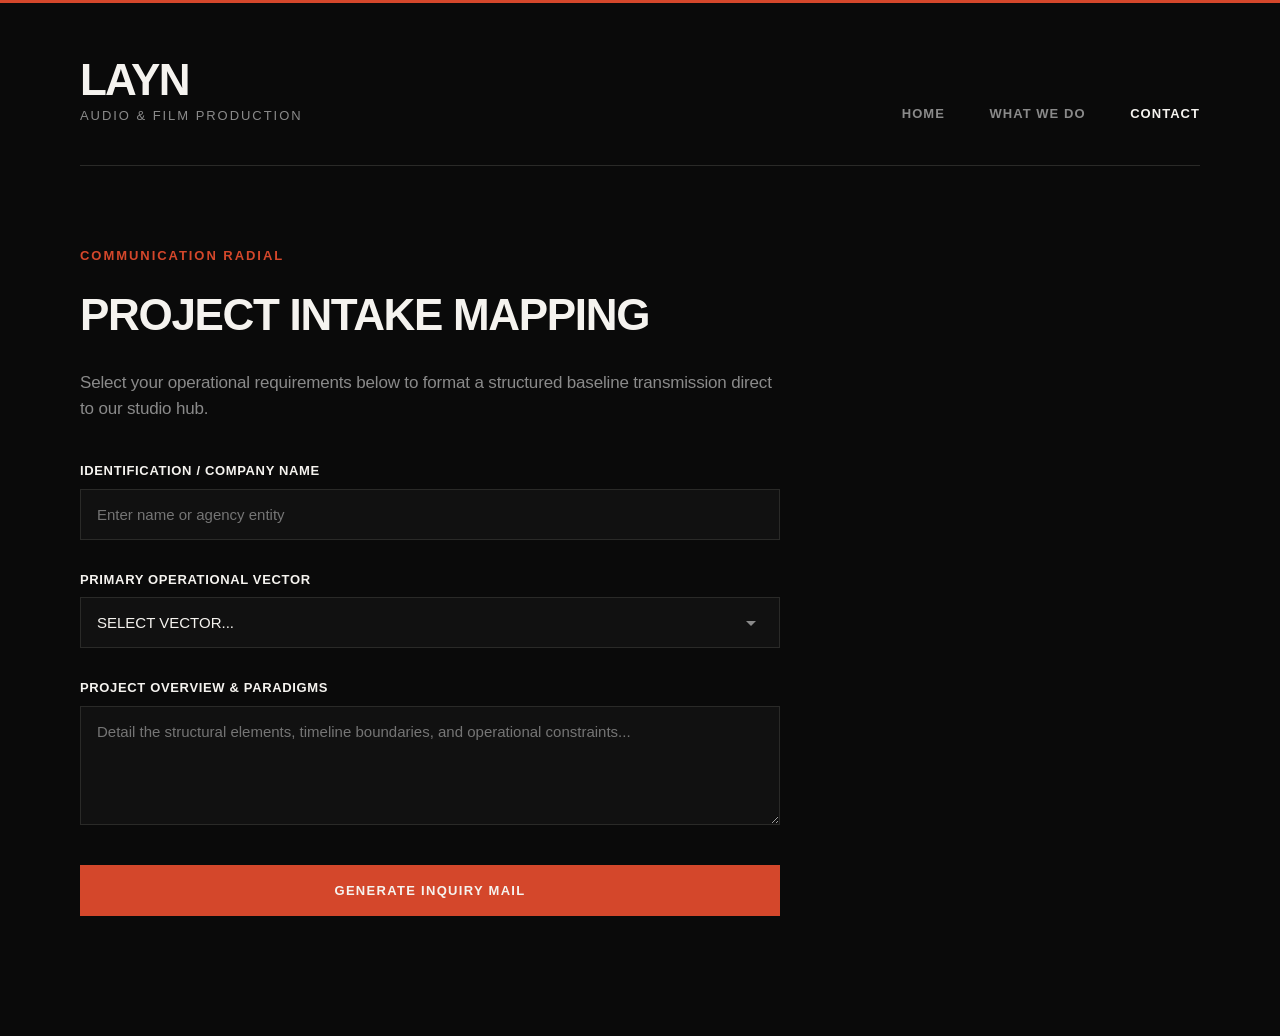
==== commit 8aa6c1e5: "Add files via upload" ====
--- a/contact.html
+++ b/contact.html
@@ -2,72 +2,80 @@
 <html lang="en">
 <head>
     <meta charset="UTF-8">
-    <title>Contact — LAYN</title>
+    <title>CONTACT · LAYN</title>
     <link rel="stylesheet" href="style.css">
 </head>
 <body>
-    <div class="pc-container">
-        <header>
-            <div class="logo-group">
-                <a href="index.html" class="logo">LAYN</a>
-                <span class="tagline">Audio & Film Production</span>
+    <div class="line-signature"></div>
+    <div class="site-wrapper">
+        <header class="nav-container">
+            <div class="brand-lockup">
+                <span class="logo-text">LAYN</span>
+                <span class="logo-sub">AUDIO & FILM PRODUCTION</span>
             </div>
-            <nav>
-                <a href="index.html">Home</a>
-                <a href="work.html">What We Do</a>
-                <a href="contact.html" class="active">Contact</a>
+            <nav class="nav-links">
+                <a href="index.html">HOME</a>
+                <a href="work.html">WHAT WE DO</a>
+                <a href="contact.html" class="active">CONTACT</a>
             </nav>
         </header>
 
-        <hr class="hairline">
+        <main class="content-fade-up">
+            <section class="contact-section">
+                <div class="tagline">COMMUNICATION RADIAL</div>
+                <h1>PROJECT INTAKE MAPPING</h1>
+                <p class="contact-desc">Select your operational requirements below to format a structured baseline transmission direct to our studio hub.</p>
 
-        <main class="contact-section">
-            <h1 class="heading-text">Start a Project</h1>
-            <p class="body-text" style="color: #8A8A8A; margin-bottom: 40px;">Fill out your requirements below to automatically structure an inquiry mail.</p>
-            
-            <form id="contactForm" class="interactive-form">
-                <div class="form-row">
+                <form id="intake-form" class="inquiry-form" onsubmit="generateMail(event)">
                     <div class="form-group">
-                        <label class="label-text">Name</label>
-                        <input type="text" id="name" required placeholder="Your name or agency">
+                        <label for="client-name">IDENTIFICATION / COMPANY NAME</label>
+                        <input type="text" id="client-name" required placeholder="Enter name or agency entity">
                     </div>
+
                     <div class="form-group">
-                        <label class="label-text">Core Needed Pillar</label>
-                        <select id="service_type">
-                            <option value="Audio Production">Audio Production</option>
-                            <option value="Film Production">Film Production</option>
-                            <option value="Direction Team / Production Logistics">Production Logistics & Direction Team</option>
-                            <option value="Podcast Architecture">Podcast Production</option>
+                        <label for="project-vector">PRIMARY OPERATIONAL VECTOR</label>
+                        <select id="project-vector" required>
+                            <option value="">SELECT VECTOR...</option>
+                            <option value="Audio Production Integration">AUDIO PRODUCTION INTEGRATION</option>
+                            <option value="Film Production Framework">FILM PRODUCTION FRAMEWORK</option>
+                            <option value="Podcast Architecture & Layout">PODCAST ARCHITECTURE &amp; LAYOUT</option>
+                            <option value="Moroccan Local Operations Support">MOROCCAN LOCAL OPERATIONS SUPPORT</option>
                         </select>
                     </div>
-                </div>
 
-                <div class="form-group">
-                    <label class="label-text">Project Scope & Details</label>
-                    <textarea id="message" rows="6" required placeholder="Outline timelines, local material availability criteria, or sound requirements..."></textarea>
-                </div>
+                    <div class="form-group">
+                        <label for="project-scope">PROJECT OVERVIEW &amp; PARADIGMS</label>
+                        <textarea id="project-scope" rows="5" required placeholder="Detail the structural elements, timeline boundaries, and operational constraints..."></textarea>
+                    </div>
 
-                <button type="submit" class="submit-btn">Generate Inquiry Mail</button>
-            </form>
+                    <button type="submit" class="submit-btn">GENERATE INQUIRY MAIL</button>
+                </form>
+            </section>
         </main>
-
-        <footer>
-            <span class="label-text">© 2026 LAYN. hello@layn.studio</span>
-        </footer>
     </div>
 
     <script>
-        document.getElementById('contactForm').addEventListener('submit', function(e) {
+        function generateMail(e) {
             e.preventDefault();
-            const name = document.getElementById('name').value;
-            const service = document.getElementById('service_type').value;
-            const msg = document.getElementById('message').value;
-            
-            const emailSubject = encodeURIComponent(`Project Inquiry - ${service}`);
-            const emailBody = encodeURIComponent(`Hi LAYN,\n\nName/Agency: ${name}\nService Required: ${service}\n\nProject Details:\n${msg}`);
-            
-            window.location.href = `mailto:hello@layn.studio?subject=${emailSubject}&body=${emailBody}`;
-        });
+            const name = document.getElementById('client-name').value;
+            const vector = document.getElementById('project-vector').value;
+            const scope = document.getElementById('project-scope').value;
+
+            const subject = encodeURIComponent(`[LAYN INTAKE] ${name} - ${vector}`);
+            const body = encodeURIComponent(
+                `LAYN INTAKE STRUCTURE\n` +
+                `--------------------------------------\n` +
+                `ENTITY NAME: ${name}\n` +
+                `SELECTED VECTOR: ${vector}\n` +
+                `\n` +
+                `PROJECT PARADIGMS & SCOPE:\n` +
+                `${scope}\n` +
+                `--------------------------------------\n` +
+                `Generated natively via LAYN system tool.`
+            );
+
+            window.location.href = `mailto:hello@layn.studio?subject=${subject}&body=${body}`;
+        }
     </script>
 </body>
 </html>
--- a/style.css
+++ b/style.css
@@ -1,300 +1,382 @@
-/* LAYN Design System Tokens */
+/* ==========================================================================
+   LAYN BRAND DESIGN SYSTEM & SYSTEMICS LAYOUT DEFINITION (FORCED PC LOCK)
+   ========================================================================== */
+
 * {
-    box-sizing: border-box;
     margin: 0;
     padding: 0;
+    box-sizing: border-box;
 }
 
 body {
     background-color: #0A0A0A;
     color: #F5F3EF;
     font-family: -apple-system, BlinkMacSystemFont, "Segoe UI", Roboto, Helvetica, Arial, sans-serif;
+    font-size: 17px;
+    line-height: 1.5;
+    letter-spacing: -0.01em;
+    overflow-x: hidden;
     -webkit-font-smoothing: antialiased;
-    overflow-x: hidden;
-}
-
-/* Hard Lock for PC Viewing Only (No Mobile Resizing) */
-.pc-container {
-    width: 1200px;
+}
+
+/* Strict Desktop PC Container Lockout */
+.site-wrapper {
+    min-width: 1200px;
+    max-width: 1400px;
     margin: 0 auto;
-    padding: 0 40px;
+    padding: 0 80px;
     position: relative;
 }
 
-/* Global Elements */
-header {
+/* ==========================================================================
+   MOTION SIGNATURE: IDENTITY GENESIS ANIMATION
+   ========================================================================== */
+
+.line-signature {
+    position: fixed;
+    top: 0;
+    left: 0;
+    height: 3px;
+    background-color: #D4472B; /* Functional Active state accent */
+    z-index: 9999;
+    animation: drawLine 0.9s cubic-bezier(0.25, 1, 0.5, 1) forwards;
+}
+
+.content-fade-up {
+    opacity: 0;
+    transform: translateY(20px);
+    animation: contentFadeUp 0.8s cubic-bezier(0.25, 1, 0.5, 1) 0.4s forwards;
+}
+
+@keyframes drawLine {
+    0% { width: 0%; left: 0; }
+    100% { width: 100%; left: 0; }
+}
+
+@keyframes contentFadeUp {
+    0% { opacity: 0; transform: translateY(20px); }
+    100% { opacity: 1; transform: translateY(0); }
+}
+
+/* ==========================================================================
+   NAVIGATION SYSTEM ARCHITECTURE
+   ========================================================================== */
+
+.nav-container {
     display: flex;
     justify-content: space-between;
-    align-items: baseline;
-    padding: 60px 0 30px 0;
-}
-
-.logo-group {
-    display: flex;
-    align-items: baseline;
-    gap: 16px;
-}
-
-.logo {
-    font-size: 24px;
+    align-items: flex-end;
+    padding: 60px 0 40px 0;
+    border-bottom: 1px solid #2A2A28; /* Hairline token */
+}
+
+.brand-lockup {
+    display: flex;
+    flex-direction: column;
+}
+
+.logo-text {
+    font-size: 44px;
     font-weight: 800;
-    letter-spacing: -0.5px;
-    text-transform: uppercase;
+    letter-spacing: -0.04em;
+    line-height: 0.9;
+}
+
+.logo-sub {
+    font-size: 13px;
+    letter-spacing: 0.15em;
+    color: #8A8A8A; /* Gray token */
+    margin-top: 6px;
+}
+
+.nav-links a {
+    color: #8A8A8A;
     text-decoration: none;
-    color: #F5F3EF;
-}
+    font-size: 13px;
+    font-weight: 600;
+    letter-spacing: 0.08em;
+    margin-left: 40px;
+    transition: color 0.2s ease;
+}
+
+.nav-links a:hover,
+.nav-links a.active {
+    color: #F5F3EF;
+}
+
+/* ==========================================================================
+   HERO / GENERAL PAGE HEADERS (ORGANIZATIONAL RESEARCH AESTHETIC)
+   ========================================================================== */
 
 .tagline {
     font-size: 13px;
-    color: #8A8A8A;
-    text-transform: uppercase;
-    letter-spacing: 1px;
-}
-
-nav {
-    display: flex;
-    gap: 32px;
-}
-
-nav a {
-    font-size: 17px;
-    text-decoration: none;
-    color: #8A8A8A;
-    transition: color 0.2s ease;
-}
-
-nav a:hover, nav a.active {
-    color: #F5F3EF;
-}
-
-.hairline {
-    border: none;
-    height: 1px;
-    background-color: #2A2A28;
-    width: 100%;
-    margin-bottom: 60px;
-    transform-origin: left;
-    animation: drawLine 0.8s cubic-bezier(0.25, 1, 0.5, 1) forwards;
-}
-
-/* Animations */
-@keyframes drawLine {
-    from { transform: scaleX(0); }
-    to { transform: scaleX(1); }
-}
-
-@keyframes fadeUp {
-    from { opacity: 0; transform: translateY(20px); }
-    to { opacity: 1; transform: translateY(0); }
-}
-
-/* Common Page Section Parent */
-main {
-    animation: fadeUp 0.8s cubic-bezier(0.25, 1, 0.5, 1) 0.2s both;
-}
-
-/* Typography Scales */
-.display-text {
-    font-size: 96px;
-    font-weight: 400;
-    line-height: 1.05;
-    letter-spacing: -2px;
-    margin-bottom: 40px;
-    max-width: 900px;
-}
-
-.heading-text {
+    letter-spacing: 0.15em;
+    color: #D4472B; /* Accent token for functional/status indicators */
+    margin-bottom: 24px;
+    font-weight: bold;
+}
+
+.hero-section {
+    padding: 100px 0 80px 0;
+    border-bottom: 1px solid #2A2A28;
+}
+
+h1 {
     font-size: 44px;
-    font-weight: 400;
-    letter-spacing: -1px;
-    margin-bottom: 48px;
-}
-
-.lead-text {
+    font-weight: 700;
+    line-height: 1.15;
+    letter-spacing: -0.03em;
+    max-width: 1000px;
+    margin-bottom: 30px;
+}
+
+.hero-desc {
     font-size: 24px;
     line-height: 1.4;
     color: #8A8A8A;
+    max-width: 900px;
+    margin-bottom: 50px;
+}
+
+/* ==========================================================================
+   INTERACTIVE LANDING PANEL (RESEARCH LAB / NOVA SYSTEM VISUALS)
+   ========================================================================== */
+
+.interactive-panel {
+    background-color: #111111;
+    border: 1px solid #2A2A28;
     max-width: 800px;
-    margin-bottom: 80px;
-}
-
-.body-text {
-    font-size: 17px;
+    margin-top: 40px;
+}
+
+.panel-header {
+    background-color: #161616;
+    padding: 12px 20px;
+    font-size: 13px;
+    font-weight: bold;
+    letter-spacing: 0.05em;
+    border-bottom: 1px solid #2A2A28;
+    display: flex;
+    align-items: center;
+}
+
+.status-dot {
+    display: inline-block;
+    width: 8px;
+    height: 8px;
+    background-color: #D4472B;
+    border-radius: 50%;
+    margin-right: 10px;
+}
+
+.panel-body {
+    padding: 24px;
+}
+
+.panel-body p {
+    font-size: 15px;
+    color: #8A8A8A;
+    margin-bottom: 16px;
+}
+
+.interactive-btn-group button {
+    background: transparent;
+    border: 1px solid #2A2A28;
+    color: #F5F3EF;
+    padding: 10px 20px;
+    font-size: 13px;
+    font-weight: 600;
+    letter-spacing: 0.05em;
+    cursor: pointer;
+    margin-right: 12px;
+    transition: all 0.2s ease;
+}
+
+.interactive-btn-group button:hover {
+    border-color: #F5F3EF;
+    background-color: #F5F3EF;
+    color: #0A0A0A;
+}
+
+.vector-display-box {
+    margin-top: 20px;
+    background-color: #0A0A0A;
+    border: 1px solid #2A2A28;
+    padding: 20px;
+    font-size: 15px;
+    color: #F5F3EF;
+    min-height: 100px;
     line-height: 1.6;
-    color: #F5F3EF;
-}
-
-.label-text {
-    font-size: 13px;
-    text-transform: uppercase;
-    letter-spacing: 2px;
-    color: #8A8A8A;
-}
-
-/* L.A.Y.N Identity Breakdown Section */
-.identity-system {
-    margin-top: 100px;
-    padding-top: 60px;
-    border-top: 1px solid #2A2A28;
-    animation: fadeUp 0.8s cubic-bezier(0.25, 1, 0.5, 1) 0.4s both;
-}
-
-.section-title {
-    font-size: 13px;
-    text-transform: uppercase;
-    letter-spacing: 2px;
+}
+
+/* ==========================================================================
+   L.A.Y.N IDENTITY MATRIX SECTION
+   ========================================================================== */
+
+.identity-section {
+    padding: 80px 0;
+}
+
+.section-label {
+    font-size: 13px;
+    letter-spacing: 0.1em;
     color: #8A8A8A;
     margin-bottom: 40px;
 }
 
-.layn-grid {
+.layn-matrix {
     display: grid;
     grid-template-columns: repeat(4, 1fr);
-    gap: 24px;
-    margin-bottom: 60px;
-}
-
-.layn-card {
-    background: #111111;
-    border: 1px solid #2A2A28;
-    padding: 32px;
-    display: flex;
-    flex-direction: column;
-}
-
-.layn-card .letter {
+    gap: 30px;
+}
+
+.matrix-item {
+    border-top: 1px solid #2A2A28;
+    padding-top: 24px;
+}
+
+.matrix-letter {
     font-size: 44px;
-    font-weight: bold;
-    color: #D4472B; /* Active functional token state */
-    margin-bottom: 16px;
-}
-
-.layn-card .concept {
-    font-size: 17px;
-    font-weight: 600;
+    font-weight: 800;
+    color: #D4472B;
+    line-height: 1;
     margin-bottom: 12px;
-    color: #F5F3EF;
-}
-
-.layn-card .desc {
-    font-size: 14px;
+}
+
+.matrix-title {
+    font-size: 13px;
+    font-weight: 700;
+    letter-spacing: 0.05em;
+    margin-bottom: 12px;
+}
+
+.matrix-desc {
+    font-size: 15px;
+    color: #8A8A8A;
     line-height: 1.5;
-    color: #8A8A8A;
-}
-
-.color-palette .swatches {
-    display: flex;
-    gap: 16px;
-    margin-top: 16px;
-}
-
-.swatch {
-    flex: 1;
-    height: 80px;
-    padding: 16px;
-    display: flex;
-    flex-direction: column;
-    justify-content: space-between;
-    font-size: 13px;
-}
-
-.swatch-name {
-    font-weight: 600;
-}
-
-/* Clean Service Items Lists */
+}
+
+/* ==========================================================================
+   SERVICES GRID SYSTEMS (WHAT WE DO ARRAYS)
+   ========================================================================== */
+
+.services-header {
+    padding: 80px 0 50px 0;
+    border-bottom: 1px solid #2A2A28;
+}
+
 .services-grid {
     display: grid;
-    grid-template-columns: repeat(4, 1fr);
-    gap: 40px;
-}
-
-.service-title {
+    grid-template-columns: repeat(2, 1fr);
+    gap: 60px 40px;
+    padding: 60px 0 100px 0;
+}
+
+.service-pillar {
+    border-left: 1px solid #2A2A28;
+    padding-left: 30px;
+}
+
+.service-pillar h2 {
     font-size: 24px;
-    font-weight: 500;
+    font-weight: 700;
+    letter-spacing: -0.02em;
     margin-bottom: 24px;
-    color: #F5F3EF;
-}
-
-.service-list {
-    list-style: none;
-}
-
-.service-list li {
+}
+
+.item-list {
+    list-style-type: none;
+}
+
+.item-list li {
     font-size: 17px;
     color: #8A8A8A;
-    margin-bottom: 14px;
+    margin-bottom: 12px;
     position: relative;
     padding-left: 20px;
-    line-height: 1.4;
-}
-
-.service-list li::before {
-    content: "—";
+}
+
+.item-list li::before {
+    content: "·";
     position: absolute;
     left: 0;
-    color: #2A2A28;
-}
-
-.grid-partner {
-    display: grid;
-    grid-template-columns: repeat(2, 1fr);
-    gap: 10px 40px;
-}
-
-/* Interactive Clean Mail Form */
-.interactive-form {
+    color: #D4472B;
+    font-weight: bold;
+}
+
+/* ==========================================================================
+   INTERACTIVE TRANSMISSION FORM TERMINAL
+   ========================================================================== */
+
+.contact-section {
+    padding: 80px 0 100px 0;
     max-width: 700px;
 }
 
-.form-row {
-    display: grid;
-    grid-template-columns: 1fr 1fr;
-    gap: 24px;
+.contact-desc {
+    color: #8A8A8A;
+    margin-bottom: 40px;
+}
+
+.inquiry-form {
+    display: flex;
+    flex-direction: column;
+    gap: 30px;
 }
 
 .form-group {
-    margin-bottom: 24px;
     display: flex;
     flex-direction: column;
     gap: 8px;
 }
 
-.form-group input, .form-group select, .form-group textarea {
+.form-group label {
+    font-size: 13px;
+    font-weight: bold;
+    letter-spacing: 0.05em;
+    color: #F5F3EF;
+}
+
+.form-group input,
+.form-group select,
+.form-group textarea {
     background-color: #111111;
     border: 1px solid #2A2A28;
     color: #F5F3EF;
     padding: 16px;
-    font-size: 17px;
+    font-family: inherit;
+    font-size: 15px;
     border-radius: 0;
     outline: none;
-    width: 100%;
-    font-family: inherit;
-}
-
-.form-group input:focus, .form-group select:focus, .form-group textarea:focus {
-    border-color: #8A8A8A;
+    transition: border-color 0.2s ease;
+}
+
+.form-group input:focus,
+.form-group select:focus,
+.form-group textarea:focus {
+    border-color: #D4472B;
+}
+
+.form-group select {
+    appearance: none;
+    background-image: url("data:image/svg+xml;utf8,<svg fill='%238A8A8A' height='24' viewBox='0 0 24 24' width='24' xmlns='http://www.w3.org/2000/svg'><path d='M7 10l5 5 5-5z'/><path d='M0 0h24v24H0z' fill='none'/></svg>");
+    background-repeat: no-repeat;
+    background-position: right 16px center;
 }
 
 .submit-btn {
-    background-color: #F5F3EF;
-    color: #0A0A0A;
+    background-color: #D4472B;
+    color: #F5F3EF;
     border: none;
-    padding: 16px 32px;
-    font-size: 17px;
-    font-weight: 600;
+    padding: 18px;
+    font-size: 13px;
+    font-weight: bold;
+    letter-spacing: 0.1em;
     cursor: pointer;
     transition: background-color 0.2s ease;
+    margin-top: 10px;
 }
 
 .submit-btn:hover {
-    background-color: #D4472B;
-    color: #F5F3EF;
-}
-
-/* Footer layout rules */
-footer {
-    margin-top: 100px;
-    padding: 40px 0;
-    border-top: 1px solid #2A2A28;
-}
+    background-color: #b8361b;
+}
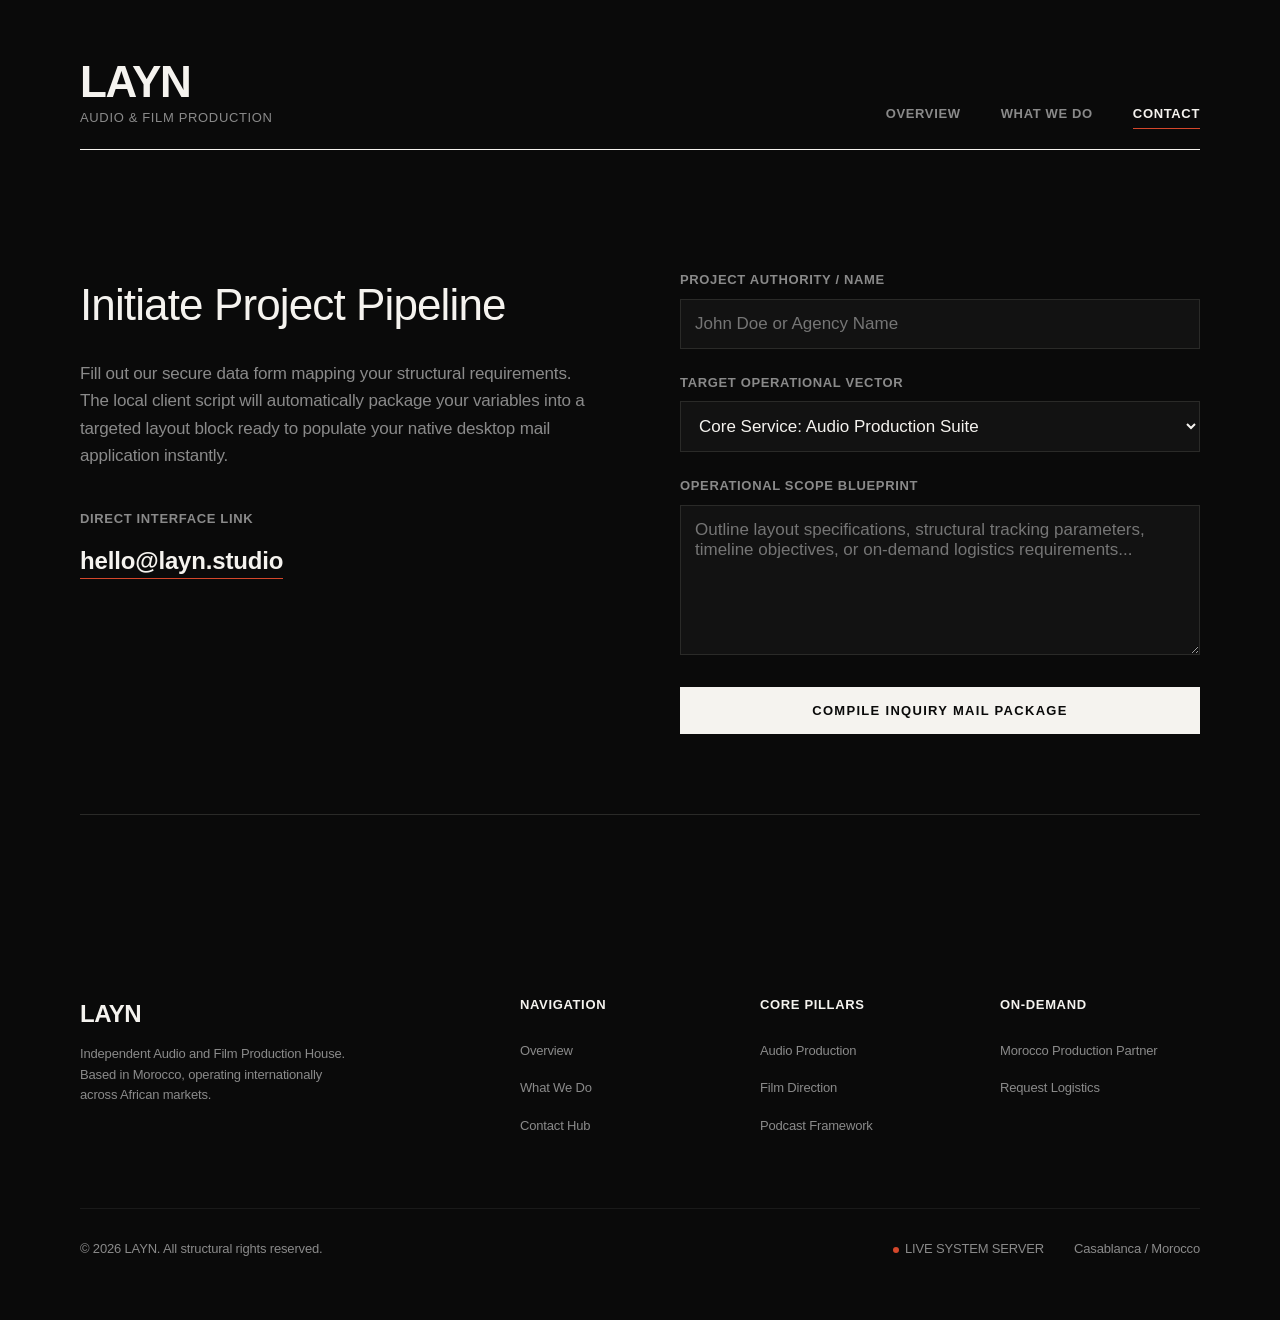
==== commit 43615312: "Add files via upload" ====
--- a/contact.html
+++ b/contact.html
@@ -6,75 +6,133 @@
     <link rel="stylesheet" href="style.css">
 </head>
 <body>
-    <div class="line-signature"></div>
-    <div class="site-wrapper">
-        <header class="nav-container">
-            <div class="brand-lockup">
-                <span class="logo-text">LAYN</span>
-                <span class="logo-sub">AUDIO & FILM PRODUCTION</span>
+    <div class="pc-wrapper">
+        <!-- Header -->
+        <header>
+            <div class="nav-container">
+                <a href="index.html" class="brand-block">
+                    <h1 class="brand-title">LAYN</h1>
+                    <div class="brand-subtitle">Audio & Film Production</div>
+                </a>
+                <nav>
+                    <ul>
+                        <li><a href="index.html">Overview</a></li>
+                        <li><a href="work.html">What We Do</a></li>
+                        <li><a href="contact.html" class="active">Contact</a></li>
+                    </ul>
+                </nav>
             </div>
-            <nav class="nav-links">
-                <a href="index.html">HOME</a>
-                <a href="work.html">WHAT WE DO</a>
-                <a href="contact.html" class="active">CONTACT</a>
-            </nav>
+            <div class="line-draw-in"></div>
         </header>
 
+        <!-- Main Contact Workspace -->
         <main class="content-fade-up">
-            <section class="contact-section">
-                <div class="tagline">COMMUNICATION RADIAL</div>
-                <h1>PROJECT INTAKE MAPPING</h1>
-                <p class="contact-desc">Select your operational requirements below to format a structured baseline transmission direct to our studio hub.</p>
+            <div class="contact-grid">
+                <!-- Direct Communication Data -->
+                <div class="contact-meta-pane">
+                    <h2>Initiate Project Pipeline</h2>
+                    <p>Fill out our secure data form mapping your structural requirements. The local client script will automatically package your variables into a targeted layout block ready to populate your native desktop mail application instantly.</p>
+                    <div style="margin-top: 40px;">
+                        <span class="form-label" style="margin-bottom: 12px;">Direct Interface Link</span>
+                        <a href="mailto:hello@layn.studio" class="contact-direct-link">hello@layn.studio</a>
+                    </div>
+                </div>
 
-                <form id="intake-form" class="inquiry-form" onsubmit="generateMail(event)">
-                    <div class="form-group">
-                        <label for="client-name">IDENTIFICATION / COMPANY NAME</label>
-                        <input type="text" id="client-name" required placeholder="Enter name or agency entity">
-                    </div>
+                <!-- Interactive Email Generator Form Terminal -->
+                <div>
+                    <form id="inquiryForm" onsubmit="generateInquiryMail(event)">
+                        <div class="form-group">
+                            <label class="form-label" for="clientName">Project Authority / Name</label>
+                            <input class="form-input" type="text" id="clientName" required placeholder="John Doe or Agency Name">
+                        </div>
+                        
+                        <div class="form-group">
+                            <label class="form-label" for="serviceTarget">Target Operational Vector</label>
+                            <select class="form-select" id="serviceTarget" required>
+                                <option value="Audio Production Suite">Core Service: Audio Production Suite</option>
+                                <option value="Film Direction Frame">Core Service: Film Direction Frame</option>
+                                <option value="Podcast Creation Architecture">Core Service: Podcast Architecture</option>
+                                <option value="Morocco On-Demand Partner Matrix">On-Demand: Morocco Production Partner Infrastructure</option>
+                            </select>
+                        </div>
 
-                    <div class="form-group">
-                        <label for="project-vector">PRIMARY OPERATIONAL VECTOR</label>
-                        <select id="project-vector" required>
-                            <option value="">SELECT VECTOR...</option>
-                            <option value="Audio Production Integration">AUDIO PRODUCTION INTEGRATION</option>
-                            <option value="Film Production Framework">FILM PRODUCTION FRAMEWORK</option>
-                            <option value="Podcast Architecture & Layout">PODCAST ARCHITECTURE &amp; LAYOUT</option>
-                            <option value="Moroccan Local Operations Support">MOROCCAN LOCAL OPERATIONS SUPPORT</option>
-                        </select>
-                    </div>
+                        <div class="form-group">
+                            <label class="form-label" for="projectScope">Operational Scope Blueprint</label>
+                            <textarea class="form-textarea" id="projectScope" rows="6" required placeholder="Outline layout specifications, structural tracking parameters, timeline objectives, or on-demand logistics requirements..."></textarea>
+                        </div>
 
-                    <div class="form-group">
-                        <label for="project-scope">PROJECT OVERVIEW &amp; PARADIGMS</label>
-                        <textarea id="project-scope" rows="5" required placeholder="Detail the structural elements, timeline boundaries, and operational constraints..."></textarea>
-                    </div>
+                        <button class="submit-btn" type="submit">Compile Inquiry Mail Package</button>
+                    </form>
+                </div>
+            </div>
+        </main>
 
-                    <button type="submit" class="submit-btn">GENERATE INQUIRY MAIL</button>
-                </form>
-            </section>
-        </main>
+        <hr class="hairline-divider">
+
+        <!-- Footer -->
+        <footer>
+            <div class="footer-top">
+                <div class="footer-brand">
+                    <h4>LAYN</h4>
+                    <p>Independent Audio and Film Production House. Based in Morocco, operating internationally across African markets.</p>
+                </div>
+                <div class="footer-col">
+                    <h5>Navigation</h5>
+                    <ul>
+                        <li><a href="index.html">Overview</a></li>
+                        <li><a href="work.html">What We Do</a></li>
+                        <li><a href="contact.html">Contact Hub</a></li>
+                    </ul>
+                </div>
+                <div class="footer-col">
+                    <h5>Core Pillars</h5>
+                    <ul>
+                        <li><a href="work.html#audio">Audio Production</a></li>
+                        <li><a href="work.html#film">Film Direction</a></li>
+                        <li><a href="work.html#podcast">Podcast Framework</a></li>
+                    </ul>
+                </div>
+                <div class="footer-col">
+                    <h5>On-Demand</h5>
+                    <ul>
+                        <li><a href="work.html#morocco-partner">Morocco Production Partner</a></li>
+                        <li><a href="contact.html">Request Logistics</a></li>
+                    </ul>
+                </div>
+            </div>
+            <hr class="hairline-divider" style="background-color: #1a1a1a;">
+            <div class="footer-bottom">
+                <div>&copy; 2026 LAYN. All structural rights reserved.</div>
+                <div class="footer-utility-links">
+                    <a href="#"><span class="record-dot-indicator"></span>LIVE SYSTEM SERVER</a>
+                    <a href="#">Casablanca / Morocco</a>
+                </div>
+            </div>
+        </footer>
     </div>
 
+    <!-- Client-Side Form Formulation Routine -->
     <script>
-        function generateMail(e) {
-            e.preventDefault();
-            const name = document.getElementById('client-name').value;
-            const vector = document.getElementById('project-vector').value;
-            const scope = document.getElementById('project-scope').value;
-
-            const subject = encodeURIComponent(`[LAYN INTAKE] ${name} - ${vector}`);
-            const body = encodeURIComponent(
-                `LAYN INTAKE STRUCTURE\n` +
-                `--------------------------------------\n` +
-                `ENTITY NAME: ${name}\n` +
-                `SELECTED VECTOR: ${vector}\n` +
-                `\n` +
-                `PROJECT PARADIGMS & SCOPE:\n` +
-                `${scope}\n` +
-                `--------------------------------------\n` +
-                `Generated natively via LAYN system tool.`
-            );
-
-            window.location.href = `mailto:hello@layn.studio?subject=${subject}&body=${body}`;
+        function generateInquiryMail(event) {
+            event.preventDefault();
+            
+            const name = document.getElementById('clientName').value;
+            const vector = document.getElementById('serviceTarget').value;
+            const scope = document.getElementById('projectScope').value;
+            
+            const emailDestination = "hello@layn.studio";
+            const emailSubject = `LAYN PIPELINE ENTRY // ${vector.toUpperCase()}`;
+            
+            const emailBody = `LAYN PRODUCTION HOUSE - STRUCTURAL INQUIRY LOG\n` +
+                              `=============================================\n\n` +
+                              `AUTHORITY NODE: ${name}\n` +
+                              `OPERATIONAL VECTOR: ${vector}\n\n` +
+                              `BLUEPRINT SPECIFICATIONS:\n` +
+                              `${scope}\n\n` +
+                              `=============================================\n` +
+                              `[LOG GENERATED VIA CLIENT SYSTEM ENVIRONMENT]`;
+                              
+            window.location.href = `mailto:${emailDestination}?subject=${encodeURIComponent(emailSubject)}&body=${encodeURIComponent(emailBody)}`;
         }
     </script>
 </body>
--- a/style.css
+++ b/style.css
@@ -1,6 +1,14 @@
 /* ==========================================================================
-   LAYN BRAND DESIGN SYSTEM & SYSTEMICS LAYOUT DEFINITION (FORCED PC LOCK)
+   LAYN AUDIO & FILM PRODUCTION - CORE SPECIFICATION (PC ONLY FRAMEWORK)
    ========================================================================== */
+
+:root {
+    --bg-color: #0A0A0A;
+    --text-main: #F5F3EF;
+    --text-muted: #8A8A8A;
+    --hairline: #2A2A28;
+    --accent: #D4472B;
+}
 
 * {
     margin: 0;
@@ -9,374 +17,638 @@
 }
 
 body {
-    background-color: #0A0A0A;
-    color: #F5F3EF;
+    background-color: var(--bg-color);
+    color: var(--text-main);
     font-family: -apple-system, BlinkMacSystemFont, "Segoe UI", Roboto, Helvetica, Arial, sans-serif;
     font-size: 17px;
-    line-height: 1.5;
+    line-height: 1.6;
     letter-spacing: -0.01em;
-    overflow-x: hidden;
     -webkit-font-smoothing: antialiased;
-}
-
-/* Strict Desktop PC Container Lockout */
-.site-wrapper {
+    overflow-x: auto;
+    overflow-y: scroll;
+}
+
+/* Hard PC Lock Footprint */
+.pc-wrapper {
     min-width: 1200px;
-    max-width: 1400px;
+    width: 100%;
     margin: 0 auto;
     padding: 0 80px;
     position: relative;
 }
 
+/* Hairline Dividers */
+.hairline-divider {
+    height: 1px;
+    background-color: var(--hairline);
+    width: 100%;
+    border: none;
+}
+
 /* ==========================================================================
-   MOTION SIGNATURE: IDENTITY GENESIS ANIMATION
+   NAVIGATION & HEADER
    ========================================================================== */
-
-.line-signature {
-    position: fixed;
-    top: 0;
-    left: 0;
-    height: 3px;
-    background-color: #D4472B; /* Functional Active state accent */
-    z-index: 9999;
-    animation: drawLine 0.9s cubic-bezier(0.25, 1, 0.5, 1) forwards;
-}
-
-.content-fade-up {
-    opacity: 0;
-    transform: translateY(20px);
-    animation: contentFadeUp 0.8s cubic-bezier(0.25, 1, 0.5, 1) 0.4s forwards;
-}
-
-@keyframes drawLine {
-    0% { width: 0%; left: 0; }
-    100% { width: 100%; left: 0; }
-}
-
-@keyframes contentFadeUp {
-    0% { opacity: 0; transform: translateY(20px); }
-    100% { opacity: 1; transform: translateY(0); }
-}
-
-/* ==========================================================================
-   NAVIGATION SYSTEM ARCHITECTURE
-   ========================================================================== */
+header {
+    padding-top: 60px;
+    padding-bottom: 40px;
+}
 
 .nav-container {
     display: flex;
     justify-content: space-between;
     align-items: flex-end;
-    padding: 60px 0 40px 0;
-    border-bottom: 1px solid #2A2A28; /* Hairline token */
-}
-
-.brand-lockup {
+    margin-bottom: 20px;
+}
+
+.brand-block {
+    text-decoration: none;
+    color: var(--text-main);
+}
+
+.brand-title {
+    font-size: 44px;
+    font-weight: 800;
+    letter-spacing: -0.03em;
+    line-height: 1.0;
+    text-transform: uppercase;
+}
+
+.brand-subtitle {
+    font-size: 13px;
+    color: var(--text-muted);
+    letter-spacing: 0.05em;
+    text-transform: uppercase;
+    margin-top: 4px;
+}
+
+nav ul {
+    display: flex;
+    list-style: none;
+    gap: 40px;
+}
+
+nav a {
+    color: var(--text-muted);
+    text-decoration: none;
+    font-size: 13px;
+    text-transform: uppercase;
+    letter-spacing: 0.05em;
+    font-weight: 600;
+    transition: color 0.2s ease;
+}
+
+nav a:hover, nav a.active {
+    color: var(--text-main);
+}
+
+nav a.active::after {
+    content: '';
+    display: block;
+    width: 100%;
+    height: 1px;
+    background-color: var(--accent);
+    margin-top: 2px;
+}
+
+/* ==========================================================================
+   SIGNATURE ANIMATION
+   ========================================================================== */
+.line-draw-in {
+    width: 0;
+    height: 1px;
+    background-color: var(--text-main);
+    animation: drawLine 1.2s cubic-bezier(0.25, 1, 0.5, 1) forwards;
+}
+
+.content-fade-up {
+    opacity: 0;
+    transform: translateY(15px);
+    animation: fadeUp 0.8s cubic-bezier(0.25, 1, 0.5, 1) 0.6s forwards;
+}
+
+@keyframes drawLine {
+    to { width: 100%; }
+}
+
+@keyframes fadeUp {
+    to { opacity: 1; transform: translateY(0); }
+}
+
+/* ==========================================================================
+   HOME PAGE: REVOLUTIONARY INTERACTION (CINEMATIC LIGHTBOX / SOUNDBOARD)
+   ========================================================================== */
+.hero-section {
+    padding: 80px 0;
+    max-width: 900px;
+}
+
+.hero-lead {
+    font-size: 44px;
+    line-height: 1.2;
+    font-weight: 500;
+    letter-spacing: -0.02em;
+    margin-bottom: 30px;
+}
+
+.hero-meta {
+    font-size: 24px;
+    color: var(--text-muted);
+    max-width: 750px;
+}
+
+/* Musical Image Deck Grid */
+.deck-title-container {
+    margin-top: 60px;
+    margin-bottom: 20px;
+}
+
+.deck-title-container h3 {
+    font-size: 13px;
+    text-transform: uppercase;
+    color: var(--accent);
+    letter-spacing: 0.1em;
+}
+
+.interactive-deck {
+    display: grid;
+    grid-template-columns: repeat(4, 1fr);
+    gap: 20px;
+    margin-bottom: 80px;
+}
+
+.deck-tile {
+    background-color: #121212;
+    border: 1px solid var(--hairline);
+    height: 220px;
+    position: relative;
+    cursor: pointer;
+    overflow: hidden;
+    transition: all 0.3s cubic-bezier(0.25, 1, 0.5, 1);
     display: flex;
     flex-direction: column;
-}
-
-.logo-text {
-    font-size: 44px;
-    font-weight: 800;
-    letter-spacing: -0.04em;
-    line-height: 0.9;
-}
-
-.logo-sub {
-    font-size: 13px;
-    letter-spacing: 0.15em;
-    color: #8A8A8A; /* Gray token */
-    margin-top: 6px;
-}
-
-.nav-links a {
-    color: #8A8A8A;
-    text-decoration: none;
-    font-size: 13px;
-    font-weight: 600;
-    letter-spacing: 0.08em;
-    margin-left: 40px;
-    transition: color 0.2s ease;
-}
-
-.nav-links a:hover,
-.nav-links a.active {
-    color: #F5F3EF;
-}
-
-/* ==========================================================================
-   HERO / GENERAL PAGE HEADERS (ORGANIZATIONAL RESEARCH AESTHETIC)
-   ========================================================================== */
-
-.tagline {
-    font-size: 13px;
-    letter-spacing: 0.15em;
-    color: #D4472B; /* Accent token for functional/status indicators */
-    margin-bottom: 24px;
-    font-weight: bold;
-}
-
-.hero-section {
-    padding: 100px 0 80px 0;
-    border-bottom: 1px solid #2A2A28;
-}
-
-h1 {
-    font-size: 44px;
-    font-weight: 700;
-    line-height: 1.15;
-    letter-spacing: -0.03em;
-    max-width: 1000px;
-    margin-bottom: 30px;
-}
-
-.hero-desc {
-    font-size: 24px;
-    line-height: 1.4;
-    color: #8A8A8A;
-    max-width: 900px;
-    margin-bottom: 50px;
-}
-
-/* ==========================================================================
-   INTERACTIVE LANDING PANEL (RESEARCH LAB / NOVA SYSTEM VISUALS)
-   ========================================================================== */
-
-.interactive-panel {
-    background-color: #111111;
-    border: 1px solid #2A2A28;
-    max-width: 800px;
-    margin-top: 40px;
-}
-
-.panel-header {
-    background-color: #161616;
-    padding: 12px 20px;
-    font-size: 13px;
-    font-weight: bold;
-    letter-spacing: 0.05em;
-    border-bottom: 1px solid #2A2A28;
-    display: flex;
-    align-items: center;
-}
-
-.status-dot {
-    display: inline-block;
+    justify-content: flex-end;
+    padding: 24px;
+}
+
+.deck-tile::before {
+    content: '';
+    position: absolute;
+    top: 0; left: 0; width: 100%; height: 100%;
+    background: radial-gradient(circle at center, transparent 30%, rgba(0,0,0,0.8) 100%);
+    opacity: 0.4;
+    transition: opacity 0.3s ease;
+    z-index: 1;
+}
+
+.tile-wave {
+    position: absolute;
+    bottom: 0; left: 0; width: 100%; height: 100%;
+    background: linear-gradient(0deg, rgba(212,71,43,0.15) 0%, transparent 80%);
+    transform: scaleY(0);
+    transform-origin: bottom;
+    transition: transform 0.4s cubic-bezier(0.25, 1, 0.5, 1);
+    z-index: 2;
+}
+
+.deck-tile:hover {
+    border-color: var(--text-muted);
+    transform: translateY(-4px);
+}
+
+.deck-tile:hover .tile-wave {
+    transform: scaleY(1);
+}
+
+.deck-tile.playing {
+    border-color: var(--accent);
+    background-color: #161110;
+}
+
+.deck-tile.playing .tile-wave {
+    transform: scaleY(1.3);
+    background: linear-gradient(0deg, rgba(212,71,43,0.3) 0%, transparent 100%);
+}
+
+.tile-number {
+    font-size: 13px;
+    color: var(--text-muted);
+    position: absolute;
+    top: 24px;
+    left: 24px;
+    z-index: 3;
+    font-family: monospace;
+}
+
+.tile-status {
+    position: absolute;
+    top: 24px;
+    right: 24px;
     width: 8px;
     height: 8px;
-    background-color: #D4472B;
+    background-color: var(--text-muted);
     border-radius: 50%;
-    margin-right: 10px;
-}
-
-.panel-body {
-    padding: 24px;
-}
-
-.panel-body p {
-    font-size: 15px;
-    color: #8A8A8A;
-    margin-bottom: 16px;
-}
-
-.interactive-btn-group button {
-    background: transparent;
-    border: 1px solid #2A2A28;
-    color: #F5F3EF;
-    padding: 10px 20px;
-    font-size: 13px;
-    font-weight: 600;
+    z-index: 3;
+    transition: background-color 0.3s ease;
+}
+
+.deck-tile.playing .tile-status {
+    background-color: var(--accent);
+    box-shadow: 0 0 8px var(--accent);
+    animation: pulse 1s infinite alternate;
+}
+
+@keyframes pulse {
+    to { opacity: 0.3; }
+}
+
+.tile-title {
+    font-size: 24px;
+    font-weight: 700;
+    letter-spacing: -0.02em;
+    z-index: 3;
+    margin-bottom: 4px;
+}
+
+.tile-desc {
+    font-size: 13px;
+    color: var(--text-muted);
+    z-index: 3;
+    transition: color 0.3s ease;
+}
+
+.deck-tile:hover .tile-desc, .deck-tile.playing .tile-desc {
+    color: var(--text-main);
+}
+
+/* L.A.Y.N Identity Meaning Matrix */
+.identity-matrix-section {
+    padding: 80px 0;
+}
+
+.section-label {
+    font-size: 13px;
+    text-transform: uppercase;
+    color: var(--text-muted);
+    letter-spacing: 0.1em;
+    margin-bottom: 40px;
+}
+
+.matrix-grid {
+    display: grid;
+    grid-template-columns: repeat(4, 1fr);
+    gap: 40px;
+}
+
+.matrix-item h4 {
+    font-size: 96px;
+    font-weight: 800;
+    line-height: 0.9;
+    color: var(--text-main);
+    letter-spacing: -0.05em;
+    margin-bottom: 15px;
+}
+
+.matrix-item .concept-title {
+    font-size: 17px;
+    font-weight: 700;
+    text-transform: uppercase;
     letter-spacing: 0.05em;
-    cursor: pointer;
-    margin-right: 12px;
-    transition: all 0.2s ease;
-}
-
-.interactive-btn-group button:hover {
-    border-color: #F5F3EF;
-    background-color: #F5F3EF;
-    color: #0A0A0A;
-}
-
-.vector-display-box {
-    margin-top: 20px;
-    background-color: #0A0A0A;
-    border: 1px solid #2A2A28;
-    padding: 20px;
-    font-size: 15px;
-    color: #F5F3EF;
-    min-height: 100px;
-    line-height: 1.6;
+    margin-bottom: 10px;
+    color: var(--accent);
+}
+
+.matrix-item p {
+    font-size: 17px;
+    color: var(--text-muted);
 }
 
 /* ==========================================================================
-   L.A.Y.N IDENTITY MATRIX SECTION
+   WHAT WE DO & SERVICES PAGE ARCHITECTURE
    ========================================================================== */
-
-.identity-section {
-    padding: 80px 0;
-}
-
-.section-label {
-    font-size: 13px;
-    letter-spacing: 0.1em;
-    color: #8A8A8A;
-    margin-bottom: 40px;
-}
-
-.layn-matrix {
+.intro-lead-block {
+    padding: 80px 0 60px 0;
+    max-width: 900px;
+}
+
+.intro-lead-block h2 {
+    font-size: 44px;
+    font-weight: 500;
+    line-height: 1.3;
+    letter-spacing: -0.02em;
+    margin-bottom: 24px;
+}
+
+.intro-lead-block p {
+    font-size: 24px;
+    color: var(--text-muted);
+}
+
+/* Section Title Splits */
+.pillar-wrapper {
+    padding: 60px 0;
+}
+
+.pillar-header {
+    margin-bottom: 30px;
+}
+
+.pillar-header h3 {
+    font-size: 24px;
+    font-weight: 700;
+    text-transform: uppercase;
+    letter-spacing: 0.05em;
+    color: var(--text-main);
+}
+
+.services-list-grid {
     display: grid;
     grid-template-columns: repeat(4, 1fr);
     gap: 30px;
 }
 
-.matrix-item {
-    border-top: 1px solid #2A2A28;
-    padding-top: 24px;
-}
-
-.matrix-letter {
-    font-size: 44px;
-    font-weight: 800;
-    color: #D4472B;
-    line-height: 1;
-    margin-bottom: 12px;
-}
-
-.matrix-title {
-    font-size: 13px;
+.service-item-card {
+    background-color: #121212;
+    border-left: 2px solid var(--hairline);
+    padding: 24px;
+    transition: border-color 0.3s ease;
+}
+
+.service-item-card:hover {
+    border-left-color: var(--accent);
+}
+
+.service-item-card h5 {
+    font-size: 17px;
     font-weight: 700;
-    letter-spacing: 0.05em;
-    margin-bottom: 12px;
-}
-
-.matrix-desc {
-    font-size: 15px;
-    color: #8A8A8A;
-    line-height: 1.5;
-}
-
-/* ==========================================================================
-   SERVICES GRID SYSTEMS (WHAT WE DO ARRAYS)
-   ========================================================================== */
-
-.services-header {
-    padding: 80px 0 50px 0;
-    border-bottom: 1px solid #2A2A28;
-}
-
-.services-grid {
-    display: grid;
-    grid-template-columns: repeat(2, 1fr);
-    gap: 60px 40px;
-    padding: 60px 0 100px 0;
-}
-
-.service-pillar {
-    border-left: 1px solid #2A2A28;
-    padding-left: 30px;
-}
-
-.service-pillar h2 {
+    margin-bottom: 8px;
+    color: var(--text-main);
+}
+
+.service-item-card p {
+    font-size: 13px;
+    color: var(--text-muted);
+}
+
+/* Morocco Partner On-Demand Interactive Panel */
+.partner-panel-container {
+    padding: 80px 0;
+    background-color: #0d0d0d;
+    margin-left: -80px;
+    margin-right: -80px;
+    padding-left: 80px;
+    padding-right: 80px;
+    border-top: 1px solid var(--hairline);
+    border-bottom: 1px solid var(--hairline);
+}
+
+.partner-flex {
+    display: flex;
+    justify-content: space-between;
+    align-items: flex-start;
+}
+
+.partner-info-pane {
+    max-width: 500px;
+}
+
+.partner-info-pane h3 {
     font-size: 24px;
     font-weight: 700;
+    text-transform: uppercase;
+    letter-spacing: 0.05em;
+    margin-bottom: 15px;
+}
+
+.partner-info-pane p {
+    font-size: 17px;
+    color: var(--text-muted);
+    margin-bottom: 30px;
+}
+
+.toggle-partner-btn {
+    background: transparent;
+    border: 1px solid var(--text-main);
+    color: var(--text-main);
+    padding: 16px 32px;
+    font-size: 13px;
+    text-transform: uppercase;
+    letter-spacing: 0.1em;
+    font-weight: 600;
+    cursor: pointer;
+    transition: all 0.3s ease;
+}
+
+.toggle-partner-btn:hover {
+    background-color: var(--text-main);
+    color: var(--bg-color);
+}
+
+.partner-drawer-content {
+    max-width: 600px;
+    width: 50%;
+    display: none;
+    opacity: 0;
+    transition: opacity 0.4s ease;
+}
+
+.partner-drawer-content.active {
+    display: block;
+    opacity: 1;
+}
+
+.partner-list {
+    list-style: none;
+}
+
+.partner-list li {
+    padding: 16px 0;
+    border-bottom: 1px solid var(--hairline);
+    display: flex;
+    justify-content: space-between;
+    align-items: center;
+}
+
+.partner-list li:last-child {
+    border-bottom: none;
+}
+
+.partner-item-title {
+    font-weight: 600;
+    color: var(--text-main);
+}
+
+.partner-item-scope {
+    font-size: 13px;
+    color: var(--accent);
+    font-family: monospace;
+}
+
+/* ==========================================================================
+   CONTACT PAGE ARCHITECTURE
+   ========================================================================== */
+.contact-grid {
+    display: grid;
+    grid-template-columns: 1fr 1fr;
+    gap: 80px;
+    padding: 80px 0;
+}
+
+.contact-meta-pane h2 {
+    font-size: 44px;
+    font-weight: 500;
     letter-spacing: -0.02em;
+    margin-bottom: 20px;
+}
+
+.contact-meta-pane p {
+    font-size: 17px;
+    color: var(--text-muted);
+    margin-bottom: 40px;
+}
+
+.contact-direct-link {
+    font-size: 24px;
+    color: var(--text-main);
+    text-decoration: none;
+    border-bottom: 1px solid var(--accent);
+    padding-bottom: 4px;
+    font-weight: 600;
+}
+
+.form-group {
     margin-bottom: 24px;
 }
 
-.item-list {
-    list-style-type: none;
-}
-
-.item-list li {
+.form-label {
+    display: block;
+    font-size: 13px;
+    text-transform: uppercase;
+    letter-spacing: 0.05em;
+    color: var(--text-muted);
+    margin-bottom: 8px;
+    font-weight: 600;
+}
+
+.form-input, .form-textarea, .form-select {
+    width: 100%;
+    background-color: #121212;
+    border: 1px solid var(--hairline);
+    color: var(--text-main);
+    padding: 14px;
     font-size: 17px;
-    color: #8A8A8A;
-    margin-bottom: 12px;
-    position: relative;
-    padding-left: 20px;
-}
-
-.item-list li::before {
-    content: "·";
-    position: absolute;
-    left: 0;
-    color: #D4472B;
-    font-weight: bold;
+    font-family: inherit;
+    transition: border-color 0.3s ease;
+}
+
+.form-input:focus, .form-textarea:focus, .form-select:focus {
+    outline: none;
+    border-color: var(--text-muted);
+}
+
+.submit-btn {
+    background-color: var(--text-main);
+    color: var(--bg-color);
+    border: none;
+    width: 100%;
+    padding: 16px;
+    font-size: 13px;
+    text-transform: uppercase;
+    letter-spacing: 0.1em;
+    font-weight: 700;
+    cursor: pointer;
+    transition: background-color 0.3s ease;
+}
+
+.submit-btn:hover {
+    background-color: var(--accent);
+    color: var(--text-main);
 }
 
 /* ==========================================================================
-   INTERACTIVE TRANSMISSION FORM TERMINAL
+   PERFECT STRUCTURAL FOOTER
    ========================================================================== */
-
-.contact-section {
-    padding: 80px 0 100px 0;
-    max-width: 700px;
-}
-
-.contact-desc {
-    color: #8A8A8A;
-    margin-bottom: 40px;
-}
-
-.inquiry-form {
+footer {
+    padding-top: 80px;
+    padding-bottom: 60px;
+    margin-top: 100px;
+}
+
+.footer-top {
+    display: grid;
+    grid-template-columns: 2fr repeat(3, 1fr);
+    gap: 40px;
+    margin-bottom: 60px;
+}
+
+.footer-brand h4 {
+    font-size: 24px;
+    font-weight: 800;
+    text-transform: uppercase;
+    letter-spacing: -0.02em;
+    margin-bottom: 10px;
+}
+
+.footer-brand p {
+    font-size: 13px;
+    color: var(--text-muted);
+    max-width: 280px;
+}
+
+.footer-col h5 {
+    font-size: 13px;
+    text-transform: uppercase;
+    letter-spacing: 0.05em;
+    color: var(--text-main);
+    margin-bottom: 20px;
+}
+
+.footer-col ul {
+    list-style: none;
+}
+
+.footer-col ul li {
+    margin-bottom: 10px;
+}
+
+.footer-col ul a {
+    font-size: 13px;
+    color: var(--text-muted);
+    text-decoration: none;
+    transition: color 0.2s ease;
+}
+
+.footer-col ul a:hover {
+    color: var(--text-main);
+}
+
+.footer-bottom {
     display: flex;
-    flex-direction: column;
+    justify-content: space-between;
+    align-items: center;
+    padding-top: 30px;
+    font-size: 13px;
+    color: var(--text-muted);
+}
+
+.footer-utility-links {
+    display: flex;
     gap: 30px;
 }
 
-.form-group {
-    display: flex;
-    flex-direction: column;
-    gap: 8px;
-}
-
-.form-group label {
-    font-size: 13px;
-    font-weight: bold;
-    letter-spacing: 0.05em;
-    color: #F5F3EF;
-}
-
-.form-group input,
-.form-group select,
-.form-group textarea {
-    background-color: #111111;
-    border: 1px solid #2A2A28;
-    color: #F5F3EF;
-    padding: 16px;
-    font-family: inherit;
-    font-size: 15px;
-    border-radius: 0;
-    outline: none;
-    transition: border-color 0.2s ease;
-}
-
-.form-group input:focus,
-.form-group select:focus,
-.form-group textarea:focus {
-    border-color: #D4472B;
-}
-
-.form-group select {
-    appearance: none;
-    background-image: url("data:image/svg+xml;utf8,<svg fill='%238A8A8A' height='24' viewBox='0 0 24 24' width='24' xmlns='http://www.w3.org/2000/svg'><path d='M7 10l5 5 5-5z'/><path d='M0 0h24v24H0z' fill='none'/></svg>");
-    background-repeat: no-repeat;
-    background-position: right 16px center;
-}
-
-.submit-btn {
-    background-color: #D4472B;
-    color: #F5F3EF;
-    border: none;
-    padding: 18px;
-    font-size: 13px;
-    font-weight: bold;
-    letter-spacing: 0.1em;
-    cursor: pointer;
-    transition: background-color 0.2s ease;
-    margin-top: 10px;
-}
-
-.submit-btn:hover {
-    background-color: #b8361b;
-}
+.footer-utility-links a {
+    color: var(--text-muted);
+    text-decoration: none;
+}
+
+.footer-utility-links a:hover {
+    color: var(--text-main);
+}
+
+.record-dot-indicator {
+    display: inline-block;
+    width: 6px;
+    height: 6px;
+    background-color: var(--accent);
+    border-radius: 50%;
+    margin-right: 6px;
+}
